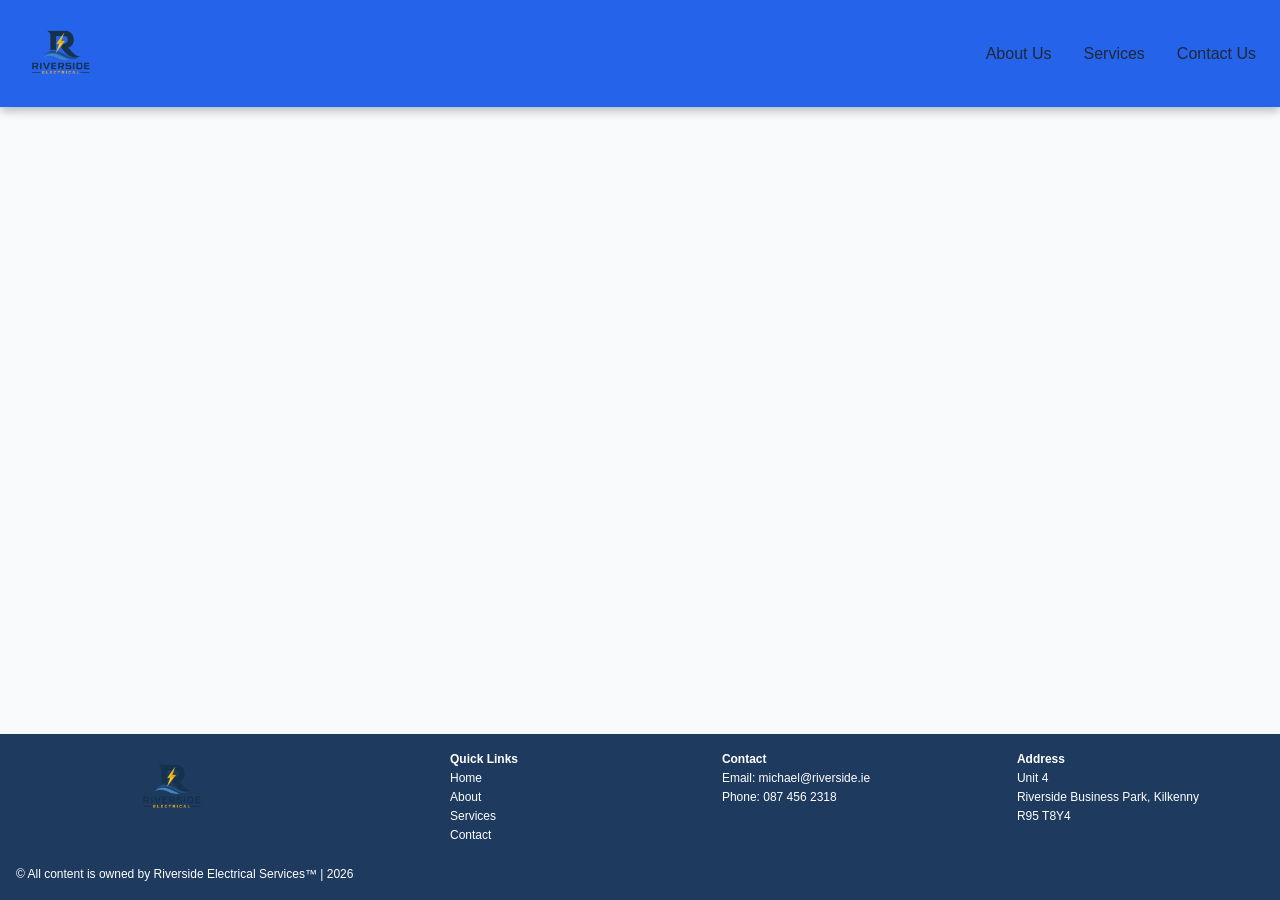
==== index.html @ b013f2cf "initial commit" ====
<!DOCTYPE html>
<html lang="en">
<head>
    <meta charset="UTF-8">
    <meta name="viewport" content="width=device-width, initial-scale=1.0">
    <meta name="description" content="Riverside Electrical Services is a locally owned electrical contracting business for residential and commercial customers in Kilkenny offering Domestic repairs, house rewiring, fuse board upgrades, EV Charger installation, indoor & outdoor lighting, smoke alarm installations, commercial maintenance and emergency call-outs.">
    <link rel="preload" as="image" href="assets/riverside-logo.png" fetchpriority="high">
    <link rel="stylesheet" href="css/sections.css">
    <link rel="stylesheet" href="css/components.css">
    <link rel="stylesheet" href="css/test.css">
    <title>Riverside Electrical | Home </title>
    <link rel="icon" href="assets/riverside-logo.png" type="image/png">
    <script src="newtest.js" defer></script>
</head>
<body>
    <header class="site-header">
        <div class="Logo">
            <a href="index.html" aria-label="Riverside Electrical home">
                <img class="logo-img" src="assets/riverside-logo.png" alt="Riverside Electrical" width="75" height="75">
            </a>
        </div>
        <nav aria-label="Main navigation">
            <ul class="sidebar" id="mobile-menu">
                <li class="sidebarLink"><a class="mainLink" href="about.html">About Us</a></li>
                <li class="sidebarLink"><a class="mainLink" href="services.html">Services</a></li>
                <li class="sidebarLink"><a class="mainLink" href="contact.html">Contact Us</a></li>
            </ul>
            
            <ul>
                <li class="hideMobile"><a class="mainLink" href="about.html">About Us</a></li>
                <li class="hideMobile"><a class="mainLink" href="services.html">Services</a></li>
                <li class="hideMobile"><a class="mainLink" href="contact.html">Contact Us</a></li>
            </ul>
        </nav>
        <button class="hamburger" type="button" aria-label="Open navigation menu" aria-controls="mobile-menu" aria-expanded="false">
            <div class="bar"></div>
            <div class="bar"></div>
        </button>
    </header>

    <main>
        
    </main>

    <footer>
        <div class="footer-content">
                <div class="footer-links">
                    <div class="footerLogo">
                        <img class="logo-img" src="assets/riverside-logo.png" alt="Riverside Electrical" width="75" height="75" loading="lazy" decoding="async">
                    </div>
                    <div class="footer-section">
                        <ul class="footer-section-list">
                            <li class="boldText">Quick Links</li>
                            <li><a class="footerLink" href="index.html">Home</a></li>
                            <li><a class="footerLink" href="about.html">About</a></li>
                            <li><a class="footerLink" href="services.html">Services</a></li>
                            <li><a class="footerLink" href="contact.html">Contact</a></li>
                        </ul>
                    </div>
                    
                    <div class="footer-section">
                        <ul>
                            <li class="boldText"><a class="footerLink" href="contact.html">Contact</a></li>
                            <li><a class="footerLink" href="contact.html">Email: michael@riverside.ie</a></li>
                            <li><a class="footerLink" href="contact.html">Phone: 087 456 2318</a></li>
                        </ul>
                    </div>

                    <div class="footer-section">
                        <ul>
                            <li class="boldText"><a class="footerLink" href="contact.html">Address</a></li>
                            <li class="footerList">Unit 4</li>
                            <li class="footerList">Riverside Business Park, Kilkenny</li>
                            <li class="footerList">R95 T8Y4</li>
                        </ul>
                    </div>
                    
                </div>
                <br>
            <p class="copyright-text">
                &copy; All content is owned by Riverside Electrical Services&trade; | 2026
            </p>
        </div>
    </footer>
</body>
</html>
---- css/sections.css ----
.about-section{
    min-height: 500px;
    width: 100%;
    background: color-mix(in srgb, var(--primary-color) 50%, transparent);
    display: grid;
    grid-template-columns: 1fr 1fr;
    grid-template-areas: 
    "a b";
}

.about-section1{
    min-height: 400px;
    width: 100%;
    background: color-mix(in srgb, var(--primary-color) 50%, transparent);
    display: grid;
    place-items: center;
}

.about-story-text{
    margin-left: 5%;
    margin-right: 5%;
    font-size: var(--fs-300);
    padding: var(--space-sm);
}

.about-info{
    grid-area: a;
    display: flex;
    /* justify-content: center; */
    align-items: center;
    margin-left: 5%;
    margin-right: 5%;
}

.about-text{
    font-size: var(--fs-300);
    padding: var(--space-sm);
}

.about-img{
    grid-area: b;
    display: grid;
    justify-items: center;
    align-self: center;
}

.about-image-container{
    height: 80%;
    width: 80%;
}

.about-image{
    object-fit: fill;
}

.cta-section-large{
    height: 500px;
    width: 100%;
    display: flex;
    justify-content: center;
    align-items: center;
}

.cta-section-medium{
    height: 250px;
    width: 100%;
    background-color: var(--secondary-color);
    display: flex;
    justify-content: center;
    align-items: center;
}

.cta-section-small{
    height: 175px;
    width: 100%;
    /* background-color: var(--secondary-color); */
    display: flex;
    justify-content: center;
    align-items: center;
}

.cta-services{
    display: flex;
    flex-direction: column;
    align-items: center;
}

.cta-info{
    display: flex;
    flex-direction: column;
    align-items: center;
    text-align: center;
}

.contact-container{
    display: grid;
    grid-template-columns: repeat(2,1fr);
    grid-template-areas: 
    "box-1 box-4"
    "box-3 box-4"
    "box-2 box-2" ;
    width: 100%;
    max-width: 90%;
    gap: 2rem;
    /* margin: auto; */
    margin-left: 5%;
    margin-right: 5%;
    margin-bottom: 1rem;
}

.contactinfo{
    min-width: 300px;
    display: flex;
    flex-direction: column;
}

.contactinfo address{
    display: grid;
    grid-template-columns: 1fr;
    gap: var(--space-md);
    align-items: flex-start;
}


.map{
    flex: 1;
    width: 100%;
}

.contact-container > div{
    padding: var(--space-sm);
    border-radius: 8px;
    background-color: var(--primary-color);
    box-shadow:  0px 3px 10px rgba(0, 0, 0, 0.3);
    border: solid thin lightgray;
}

.FAQ{
    display: grid;
    grid-template-columns: 1fr;
    gap: var(--space-sm);
}

.footer-links{
    display: grid;
    grid-template-columns: repeat(4,1fr);
    grid-auto-columns: 1fr;
    justify-items: center;
}

.footer-links > div{
    display: flex;
    justify-content: flex-start;
}

.footerLink,.footerList{
    color: var(--footer-text-color);
}

.footerList:hover{
    opacity: 1;
}

.footerLink:hover{
    opacity: 1;
    text-decoration: underline;
}



.hero-1{
    width: 100%;
    height: 600px;
    background-image: url("../image.jpg");
    background-repeat: no-repeat;
    background-size: cover;
    background-position: center;
    display: flex;
    justify-content: flex-end;
    align-items: flex-end;
}


.hero-1-information{
    display: flex;
    flex-direction: column;
    align-items: center;
    padding: var(--space-sm);
    margin-top: var(--space-xl);
    background-color: rgba(0,0,0, 0.5);
    width: 100%;
    color: white;
}

.hero-2{
    position: relative;
    overflow: hidden;
    width: 100%;
    height: 500px;
    background-color: var(--secondary-color);
    display: flex;
    flex-direction: column;

}

.hero-2::before{
    content: "";
    position: absolute;
    inset: -4px;
    background: url("../image.jpg") center / cover no-repeat;
    filter: blur(4px);
}

.hero-2-information{
    position: relative;
    z-index: 1;
    display: flex;
    flex-direction: column;
    justify-content: center;
    align-items: center;
    height: 100%;
}

.info-container{
    /* background: color-mix(in srgb, var(--primary-color) 20%, transparent); */
    border-radius: var(--space-sm);
    display: flex;
    flex-direction: column;
    justify-content: center;
    align-items: center;

    max-width: 24rem;
    text-align: center;
    gap: var(--space-xs);
    color: white;
}

.info-container > p{
    font-size: var(--fs-200);
    width: 100%;
}

.info-container > h1{
    font-size: 2.5rem;
}

.service-section{
    text-align: center;
    background: color-mix(in srgb, var(--primary-color) 50%, transparent);

}

.service-container{
    min-height: 500px;
    /* min-width: 100%; */
    display: grid;
    grid-template-columns: 1fr 1fr 1fr;
    gap: var(--space-md);
    justify-self: center;
    align-self: center;
    place-items: center;
    margin-left: 5%;
    margin-right: 5%;
}

.service-container > .card{
    height: 80%;
    width: 100%;
}

.service-container2{
    min-height: 500px;
    width: 100%;
    display: grid;
    grid-template-columns: 1fr 1fr 1fr;
    grid-template-rows: 1fr 1fr;
    justify-self: center;
    align-self: center;
    place-items: center;
}

.service-container2 > div{
    height: 95%;
    width: 95%;
}

.service-card{
    display: grid;
    grid-template-columns: 1fr 2fr 1fr;
    background: color-mix(in srgb, var(--primary-color) 50%, transparent);
    margin-left: 5%;
    margin-right: 5%;
    height: fit-content;
    box-shadow:  0px 3px 10px rgba(0, 0, 0, 0.3);

}


.service-pricing-info{
    display: grid;
    grid-template-columns: 1fr;
    gap: var(--space-sm);
}

.service-text{
    padding: var(--space-sm);
}

.service-cta{
    display: flex;
    flex-direction: column;
    justify-content: center;
    align-items: center;
    padding: 1rem;
}

.service-image{
    display: block;
    width: 100%;
    height: 100%;
    object-fit: cover;
}

.testimonial-section{
    background: color-mix(in srgb, var(--primary-color) 50%, transparent);
    padding-bottom: var(--space-sm);
}



@media (max-width: 820px){
    
    .about-section{
        grid-template-columns: 1fr;
        grid-template-areas: 
        "b"
        "a";
    }

    .about-bento{
        width: 100%;
        min-height: 700px;
        grid-template-columns: 1fr;
        grid-template-rows: repeat(3, 1fr);
        grid-template-areas: 
        "x"
        "y"
        "z";
    }

     .contact-container{
        display: flex;
        flex-direction: column;
        width: 100%;
        margin: auto;
    }

    .map{
        width: 100%;
        min-width: 0;
    }

    .contactinfo{
        min-width: 0;
    }

    .footer-links{
        grid-template-columns: 1fr;
        gap: 2rem;
        justify-items: normal;
    }
    
    .hero-1{
        width: 100%;
        height: 70vh;
    }
     h1{
        font-size: 1.5rem;
     }

     .service-card{
        grid-template-columns: 1fr;
        margin-left: 5%;
        margin-right: 5%;
     }

     .service-container, .service-container2{
        grid-template-columns: 1fr;
     }

     .service-container2{
        grid-auto-rows: 1fr;
     }

     .service-container2 > div{
        width: 100%;
        height: 95%;
     }

     .service-container> .card{
        width: 100%;
        height: 95%;
     }
}
---- css/components.css ----
.block-card{
    border: thin solid black;
    padding: var(--space-sm);
    min-height: 250px;
    border-radius: var(--radius-sm);
    background: color-mix(in srgb, var(--primary-color) 15%, transparent);

}

.cta-btn{
    background-color: var(--tertiary-color);
    color: var(--text-color);
    padding: 4px;
    border-radius: 4px;
    width: fit-content;
}

.cta-btn-lg{
    background-color: var(--tertiary-color);
    color: var(--text-color);
    padding: 4px;
    border-radius: 4px;
    width: fit-content;
    font-size: var(--fs-500);
}

.cta-btn:hover{
    opacity: 0.8;
}

.card{
    height: 80%;
    width: 80%;
    background-color: var(--background-color);
    /* border-radius: var(--radius-lg); */
    display: grid;
    grid-template-rows: 1fr 1fr;
    overflow: hidden;
    /* box-shadow:  0px 3px 10px rgba(0, 0, 0, 0.3); */

}

.card-info{
    display: flex;
    flex-direction: column;
    justify-content: center;
    align-items: center;
    gap: var(--space-sm);
}

.card-img{
    height: fit-content;
    width: fit-content;
}

.contact-form{
    display: flex;
    flex-direction: column;
    text-align: center;
}

.contact-form form{
    display: flex;
    justify-content: center;
    align-items: center;
    flex-direction: column;
    gap: var(--space-sm);
    width: 100%;
    height: 100%;
}

.contact-form input,
.contact-form textarea,
.contact-form select{
    width: 80%;
    padding: var(--space-sm);
    border: 2px solid rgba(0, 0, 0, 0.35);
    border-radius: var(--radius-sm);
}

.contact-form label,
.contact-form .h-captcha{
    width: 80%;
}

.contact-form label{
    text-align: left;
}

.contact-form .h-captcha{
    display: flex;
    justify-content: flex-start;
}

.contact-form input:not([type="hidden"]):not([type="submit"]):not(:placeholder-shown):valid,
.contact-form textarea:not(:placeholder-shown):valid{
    border-color: green;
}

.contact-form input:not([type="hidden"]):not([type="submit"]):not(:placeholder-shown):invalid,
.contact-form textarea:not(:placeholder-shown):invalid{
    border-color: red;
}

.contact-form textarea{
    min-height: 10rem;
    resize: vertical;
}

.gallery{
    display: grid;
    grid-template-columns: repeat(4,1fr);
    /* border: thin solid black; */
    margin-left: 5%;
    margin-right: 5%;
    gap: var(--space-sm);
}

.gallery > div{
    /* border: thin solid red; */
    min-height: 300px;
    min-width: 200px;
    object-fit: contain;
    border-radius: var(--radius-sm);
    overflow: hidden;
}


.picture img{
    object-fit: cover;
    height: 100%;
    width: 100%;
}

.page-heading-center{
    text-align: center;
}
.page-heading-left{
    text-align: left;
    margin-left: 5%;
}

.content-heading{
    font-size: var(--fs-600);
}

.rating-star{
    height: 25px;
    width: 25px;
}

.social-icon{
    height: 20px;
    width: 20px;
}

.social-links{
    display: flex;
    gap: var(--space-xs);
}

.testimonials{
    margin-left: 5%;
    margin-right: 5%;
    display: grid;
    grid-template-columns: repeat(4,1fr);
    gap: var(--space-sm);
}

.testimonial-card{
    min-height: 80%;
    width: 100%;
    border: solid thin black;
    padding: var(--space-sm);
    box-shadow:  0px 3px 10px rgba(0, 0, 0, 0.2);
    border-radius: var(--radius-sm);
    background-color: var(--background-color);

}

.testimonial-icon{
    height: 50px;
    width: 50px;
}

.testimonial-rating{
    display: flex;
}

.Q-R{
    padding: var(--space-sm);
    /* border: solid thin grey; */
    border-radius: var(--radius-sm);
    box-shadow:  0px 3px 10px rgba(0, 0, 0, 0.3);
    margin-left: 5%;
    margin-right: 5%;
}

.line{
    display: block;
    border-top: 1px solid black;
    width: 100%;
    height: 1px;
    padding: var(--space-xs);
}

.NF-container{
    min-height: 600px;
    display: flex;
    flex-direction: column;
    justify-content: center;
    align-items: center;
    gap: var(--space-sm);
}

.NF-h1{
    font-size: var(--fs-1400);
}

.NF-msg{
    font-size: var(--fs-400);
}

.why-us{
    display: grid;
    grid-template-columns: repeat(3,1fr);
    gap: var(--space-sm);
    margin-left: 5%;
    margin-right: 5%;

}

.why-us-header-content{
    display: flex;
    flex-direction: column;
    align-items: center;
}

.why-us-graphic{
    height: 100px;
    width: 100px;
    display: block;
}

.why-us-text{
    width: 95%;
    margin-left: auto;
    margin-right: auto;
    text-align: center;
}

@media (max-width: 820px){
    .cta-btn{
        font-size: var(--fs-400);
    }

    .testimonials{
        grid-template-columns: 1fr;
    }

    .gallery{
        grid-template-columns: 1fr;
    }

    .why-us{
        grid-template-columns: 1fr;
    }
}
---- css/test.css ----
@import "../css/sections.css"; 
@import "../css/components.css";

:root{
    /* Colours */
    --primary-color: #2563EB;
    --secondary-color: #1E3A5F;
    --tertiary-color: #F97316;
    --background-color: #F8FAFC;
    --footer-text-color: white;


    /* #725ac1 secondary  */
    /* #8d86c9 third */

    --text-color: #1F2937;

    /* Typography */
    --fontfamily-primary : "Inter", sans-serif;

    /* Font Size */
    --fs-100 : 0.75rem;
    --fs-200 : 0.875rem;
    --fs-300 : 1rem;
    --fs-400 : 1.125rem;
    --fs-500 : 1.5rem;
    --fs-600 : 2rem;
    --fs-800 : 2.5rem;
    --fs-1000 : 3rem;
    --fs-1200 : 3.5rem;
    --fs-1400 : 4rem;

    /* Font weight */
    --fw-sm : lighter ;
    --fw-md : normal;
    --fw-lg : bold;
    --fw-xl : bolder;

    /* Spacing */
    --space-xs: 0.5rem;
    --space-sm: 1rem;
    --space-md: 2rem;
    --space-lg: 4rem;
    --space-xl: 8rem;

    /* Widths */
    --container-width: 1200px;

    /* Radius */
    --radius-sm: 0.25rem;
    --radius-md: 0.5rem;
    --radius-lg: 1rem;

}

*,
*::before,
*::after{
    box-sizing: border-box;
}

*{
    margin: 0;
    padding: 0;
}

img,
picture,
video,
canvas,
svg{
    display: block;
    max-width: 100%;
}

button,
input,
textarea,
select{
    font: inherit;
}


.site-header{
    display: flex;
    align-items: center;
    justify-content: space-between;
    padding: var(--space-sm);
    padding-left: 1.5rem;
    padding-right: 1.5rem;
    background-color: var(--primary-color);
    position: sticky;
    top: 0;
    z-index: 10;
    overflow: visible;
    box-shadow: 0 3px 10px rgba(0, 0, 0, 0.3);
}

.site-header1{
    display: flex;
    align-items: center;
    justify-content: space-between;
    padding: var(--space-sm);
    padding-left: 1.5rem;
    padding-right: 1.5rem;
    background-color: rgba(10, 14, 18, 0.45);
    backdrop-filter: blur(14px) saturate(140%);
    -webkit-backdrop-filter: blur(14px) saturate(140%);
    position: sticky;
    top: 0;
    z-index: 10;
    overflow: visible;
    border-bottom: 1px solid rgba(255, 255, 255, 0.18);
    box-shadow: 0 8px 24px rgba(0, 0, 0, 0.18);
}

body{
    min-height: 100vh;
    display: flex; 
    flex-direction: column;
    line-height: 1.5;

    color: var(--text-color);
    font-family: var(--fontfamily-primary);
    font-size: var(--fs-300);
    line-height: 1.6;
}

main{
    flex: 1;
    background-color: var(--background-color);
}

footer{
    flex-shrink: 0;
    background-color: var(--secondary-color);
    padding: var(--space-sm);
    font-weight: var(--fw-sm);
    font-size: var(--fs-100);
    color: var(--footer-text-color);
}


button{
    border: none;
    background: none;
    cursor: pointer;
}

ul,li{
    list-style: none;
}

nav ul{
    list-style-type: none;
    display: flex;
    flex-wrap: wrap;
    align-content: center;
    gap: 2rem;
}

nav li{
    display: flex;
    align-items: center;
}

a:hover{
    opacity: 0.8;
}


a{
    text-decoration: none;
    display: flex;
    align-items: center;
    /* color: var(--text-color); */
    transition: opacity 0.2s ease;
}

.logo-link{
    text-decoration: none;
    color: var(--text-color);
}


.sidebar{
    position: fixed;
    gap: 2rem;
    top: 0;
    right: 0;
    height: 100vh;
    width: 100%;

    font-size: 1.5rem;
    font-weight: 500;
    
    background-color: var(--background-color);
    display: flex;
    flex-direction: column;
    align-items: center;
    justify-content: flex-start;

    transform: translateY(-100%);

    transition: transform 0.3s ease;
}

.sidebar.active{
    transform: translateY(0);
}

.sidebar a{
    width: 80%;
}

.sidebar li {
    padding-top: 1.5rem;
}

.sidebarLink{
    width: 80%;
}

.sidebarBtn{
    display: none;
}

.hideMobile{
    display: flex;
}

.hamburger{
    display: none;
}

.mainLink{
    color: var(--text-color);
}


.boldText{
    font-weight: var(--fw-lg);
}

.pageHeading{
    margin-top: var(--space-sm);
}

@media (max-width: 820px) {
    
    .hamburger{
        display: block;
        cursor: pointer;
    }

    .hamburger.active .bar:nth-child(1){
        transform: translateY(4px) rotate(45deg);
        height: 2px;
    }

    .hamburger.active .bar:nth-child(2){
        transform: translateY(-4px) rotate(-45deg);
        height: 2px;
    }
    
    .bar{
        height: 2.5px;
        width: 20px;
        background-color: var(--text-color);
        margin: 6px 0;
        opacity: 0.8;

        transition: transform 0.2s ease-in, opacity 0.2s ease-in;
    }

    .hideMobile{
        display: none;
    }

    .sidebarBtn{
        display: flex;
        z-index: 9;
    }

}
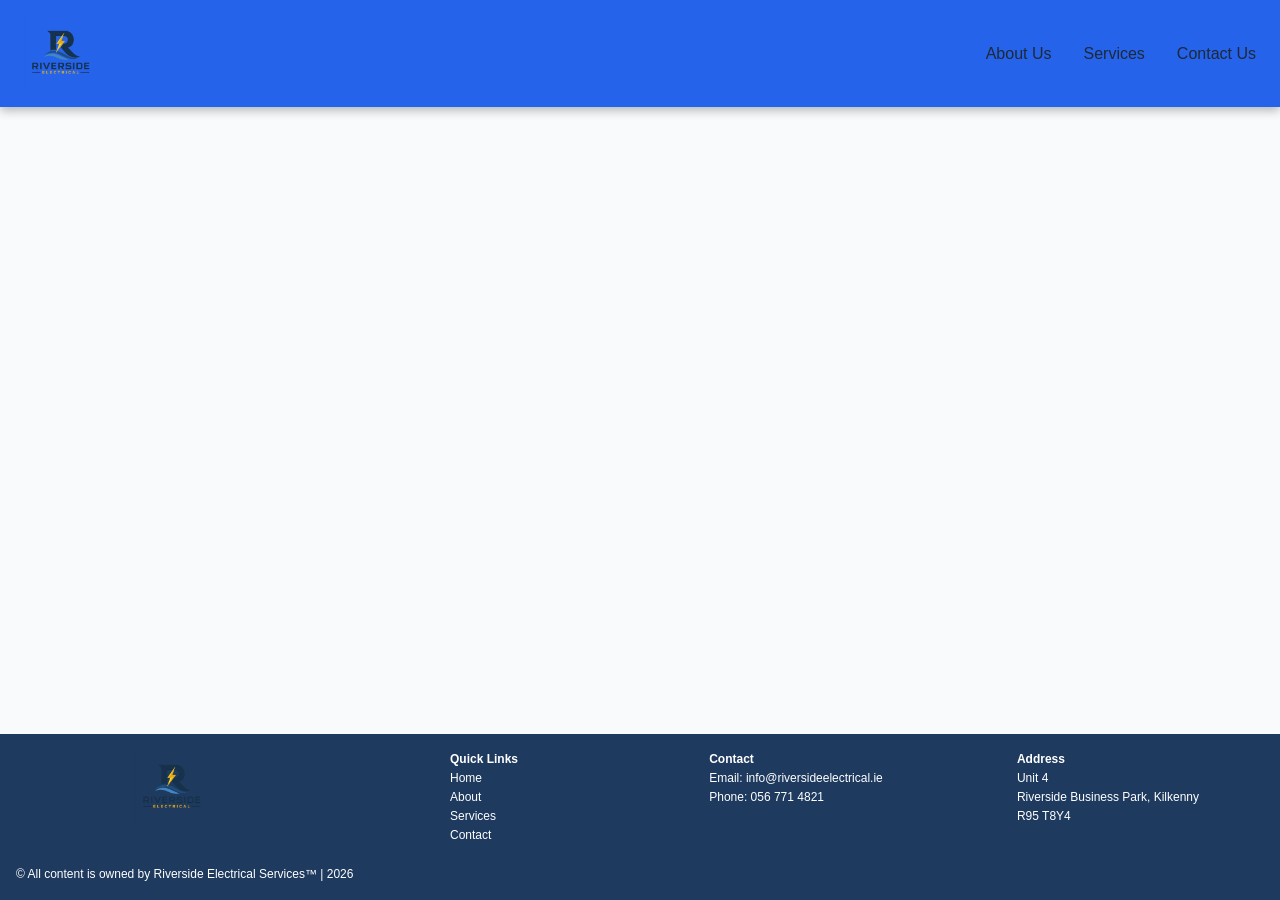
==== commit 3bf0cec5: "changed contact information" ====
--- a/index.html
+++ b/index.html
@@ -61,8 +61,8 @@
                     <div class="footer-section">
                         <ul>
                             <li class="boldText"><a class="footerLink" href="contact.html">Contact</a></li>
-                            <li><a class="footerLink" href="contact.html">Email: michael@riverside.ie</a></li>
-                            <li><a class="footerLink" href="contact.html">Phone: 087 456 2318</a></li>
+                            <li><a class="footerLink" href="contact.html">Email: info@riversideelectrical.ie</a></li>
+                            <li><a class="footerLink" href="contact.html">Phone: 056 771 4821</a></li>
                         </ul>
                     </div>
 
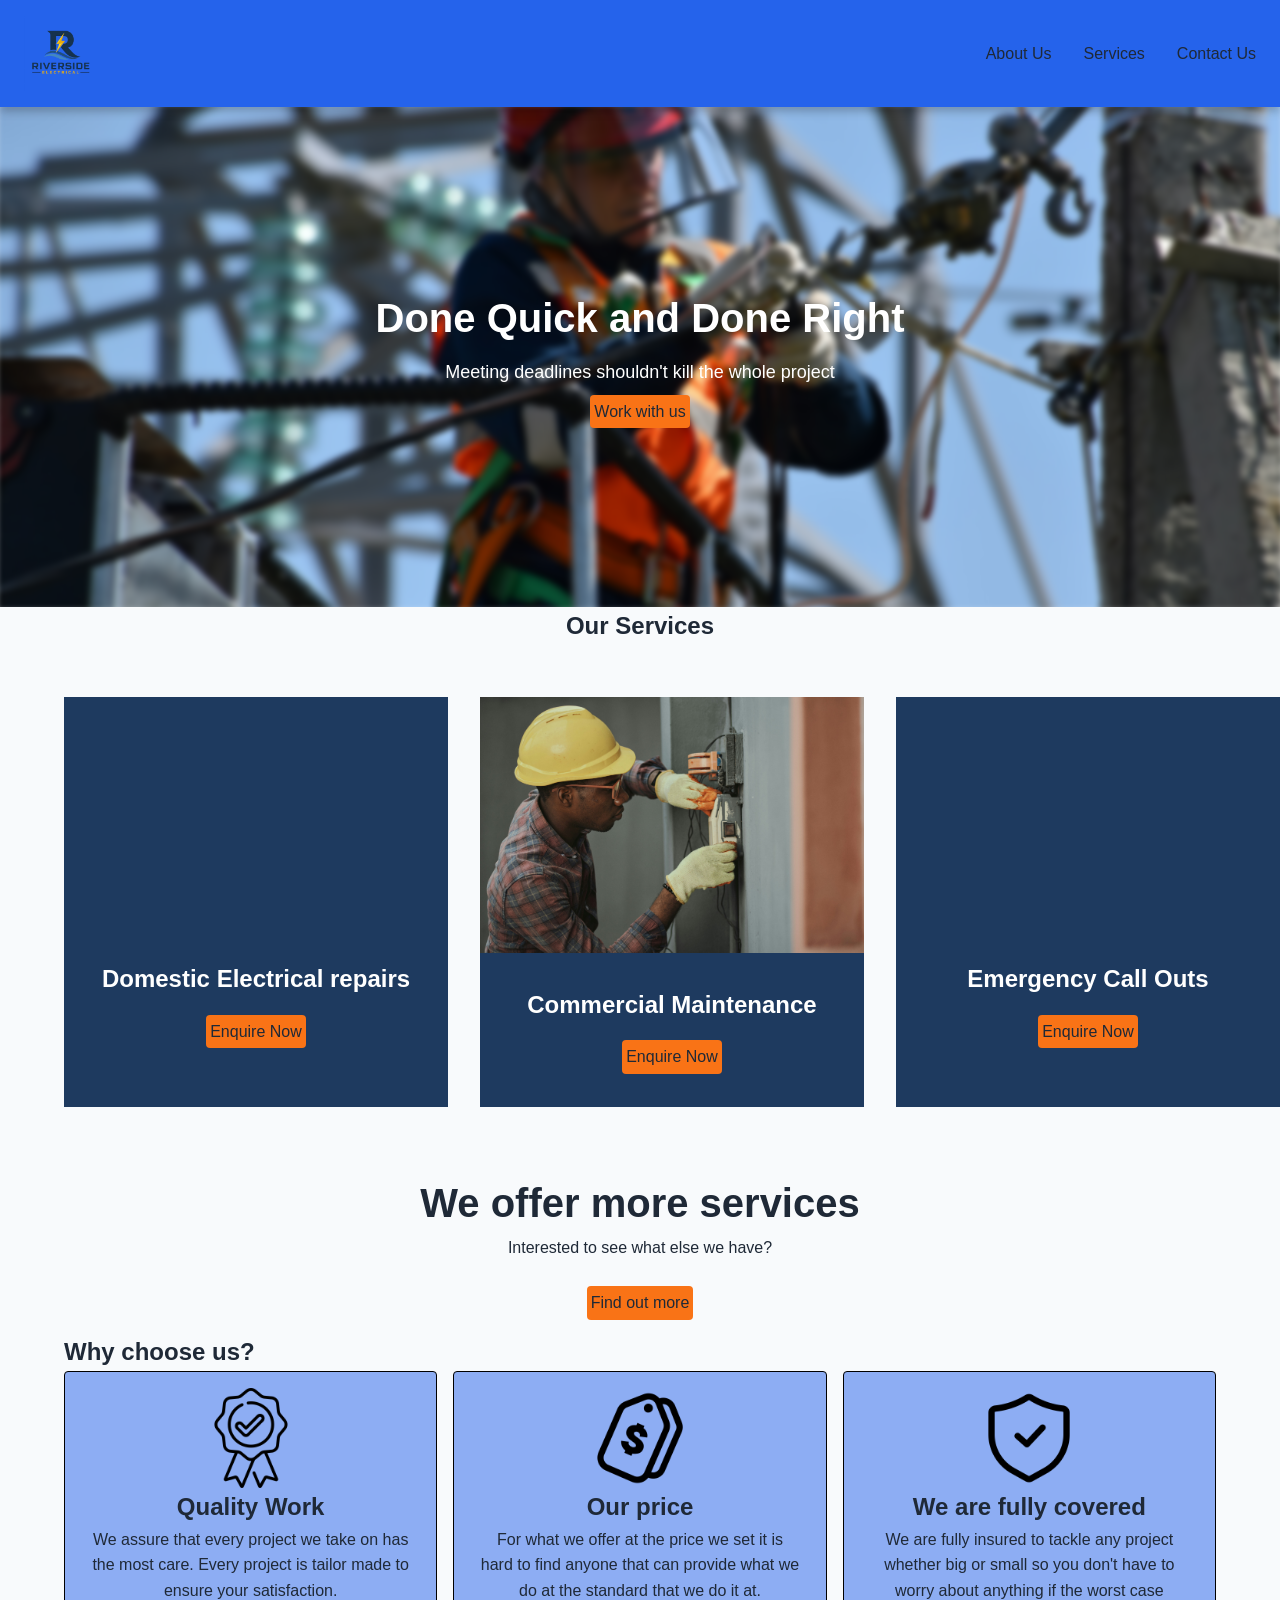
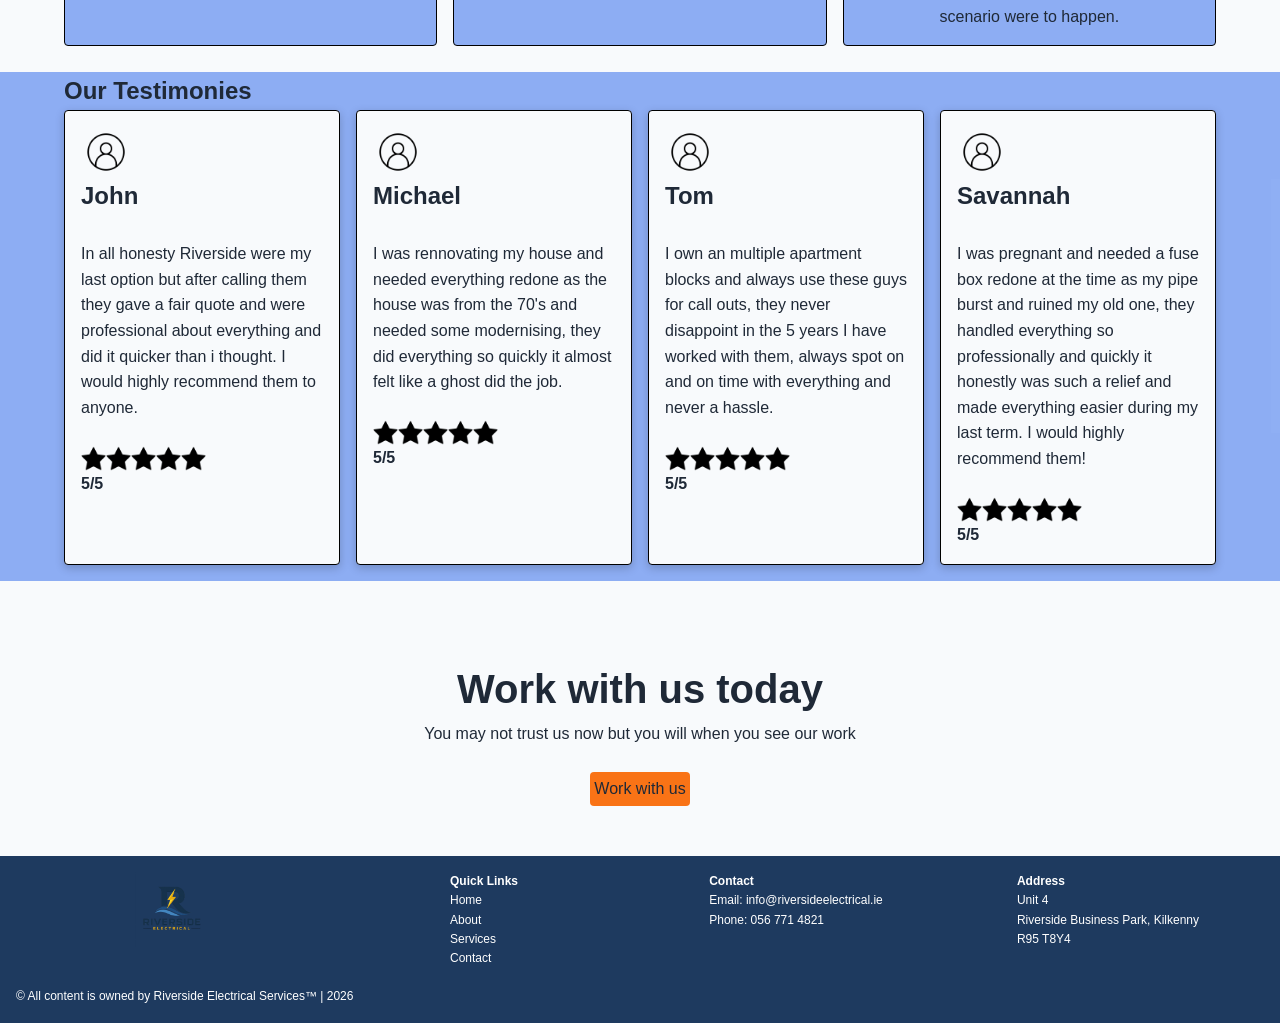
==== commit f0400f38: "added all content and adjusted everything" ====
--- a/index.html
+++ b/index.html
@@ -39,7 +39,186 @@
     </header>
 
     <main>
-        
+        <section class="hero-2">
+            <div class="hero-2-information">
+                <div class="info-container">
+                    <h1>Done Quick and Done Right</h1>
+                    <p>Meeting deadlines shouldn't kill the whole project</p>
+                    <a href="contact.html" class="cta-btn">Work with us</a>
+                </div>
+            </div>
+        </section>
+
+        <section class="service-section">
+            <h1>Our Services</h1>
+            <div class="service-container">
+                <div class="card">
+                        <div class="card-img">
+                            <img src="./assets/image.jpg" alt="">
+                        </div>
+                        <div class="card-info">
+                            <h2>Domestic Electrical repairs</h2>
+                            <a href="contact.html" class="cta-btn">Enquire Now</a>
+                        </div>
+                </div>
+                <div class="card">
+                        <div class="card-img">
+                            <img src="./assets/commercial-image.jpg" alt="">
+                        </div>
+                        <div class="card-info">
+                            <h2>Commercial Maintenance</h2>
+                            <a href="contact.html" class="cta-btn">Enquire Now</a>
+                        </div>
+                </div>
+                <div class="card">
+                        <div class="card-img">
+                            <img src="./assets/emergency.jpg" alt="">
+                        </div>
+                        <div class="card-info">
+                            <h2>Emergency Call Outs</h2>
+                            <a href="contact.html" class="cta-btn">Enquire Now</a>
+                        </div>
+                </div>
+                    
+            </div>    
+        <div class="cta-section-small">
+            <div class="cta-info">
+                <h2 class="cta-heading">We offer more services</h2>
+                <p>Interested to see what else we have?</p>
+                <br>
+                <a href="" class="cta-btn">Find out more</a>
+            </div>
+        </div>
+        </section>
+
+        <section>
+            <h1 class="page-heading-left">Why choose us?</h1>
+            <div class="why-us">
+                <div class="block-card">
+                    <div class="why-us-header-content">
+                        <img class="why-us-graphic" src="../assets/badge.png" alt="">
+                        <h2 class="page-heading">Quality Work</h2>
+                    </div>
+                    <!-- <br> -->
+                    <div class="why-us-text">
+                        <p>We assure that every project we take on has the most care. Every project is tailor made to ensure your satisfaction.</p>
+                    </div>
+                </div>
+
+                <div class="block-card">
+                    <div class="why-us-header-content">
+                        <img class="why-us-graphic" src="../assets/price-tag.png" alt="">
+                        <h2 class="page-heading">Our price</h2>
+                    </div>
+                    <p class="why-us-text">For what we offer at the price we set it is hard to find anyone that can provide what we do at the standard that we do it at.</p>
+                </div>
+
+
+                 <div class="block-card">
+                    <div class="why-us-header-content">
+                        <img class="why-us-graphic" src="./assets/insurance.png" alt="">
+                        <h2 class="page-heading">We are fully covered</h2>
+                    </div>
+                    <p class="why-us-text">We are fully insured to tackle any project whether big or small so you don't have to worry about anything if the worst case scenario were to happen.</p>
+                </div>
+            </div>
+        </section>
+        <br>
+
+         <section class="testimonial-section">
+            <h2 class="page-heading-left">Our Testimonies</h2>
+            <div class="testimonials">
+                <div class="testimonial-card">
+                    <div>
+                        <img class="testimonial-icon" src="assets/people.png" alt="" width="50" height="50" loading="lazy" decoding="async">
+                        <h2>John</h2>
+                    </div>
+                    <br>
+                    <p>In all honesty Riverside were my last option but after calling them they gave a fair quote and were professional about everything and did it quicker than i thought. I would highly recommend them to anyone.</p>
+                    <br>
+                    <div>
+                        <div class="testimonial-rating">
+                            <img class="rating-star" src="assets/star.png" alt="" width="25" height="25" loading="lazy" decoding="async">
+                            <img class="rating-star" src="assets/star.png" alt="" width="25" height="25" loading="lazy" decoding="async">
+                            <img class="rating-star" src="assets/star.png" alt="" width="25" height="25" loading="lazy" decoding="async">
+                            <img class="rating-star" src="assets/star.png" alt="" width="25" height="25" loading="lazy" decoding="async">
+                            <img class="rating-star" src="assets/star.png" alt="" width="25" height="25" loading="lazy" decoding="async">
+                        </div>
+                        <p class="boldText">5/5</p>
+                    </div>
+                </div>
+
+                <div class="testimonial-card">
+                    <div>
+                        <img class="testimonial-icon" src="assets/people.png" alt="" width="50" height="50" loading="lazy" decoding="async">
+                        <h2>Michael</h2>
+                    </div>
+                    <br>
+                    <p>I was rennovating my house and needed everything redone as the house was from the 70's and needed some modernising, they did everything so quickly it almost felt like a ghost did the job.</p>
+                    <br>
+                    <div>
+                        <div class="testimonial-rating">
+                            <img class="rating-star" src="assets/star.png" alt="" width="25" height="25" loading="lazy" decoding="async">
+                            <img class="rating-star" src="assets/star.png" alt="" width="25" height="25" loading="lazy" decoding="async">
+                            <img class="rating-star" src="assets/star.png" alt="" width="25" height="25" loading="lazy" decoding="async">
+                            <img class="rating-star" src="assets/star.png" alt="" width="25" height="25" loading="lazy" decoding="async">
+                            <img class="rating-star" src="assets/star.png" alt="" width="25" height="25" loading="lazy" decoding="async">
+                        </div>
+                        <p class="boldText">5/5</p>
+                    </div>
+                </div>
+
+                <div class="testimonial-card">
+                    <div>
+                        <img class="testimonial-icon" src="assets/people.png" alt="" width="50" height="50" loading="lazy" decoding="async">
+                        <h2>Tom</h2>
+                    </div>
+                    <br>
+                    <p>I own an multiple apartment blocks and always use these guys for call outs, they never disappoint in the 5 years I have worked with them, always spot on and on time with everything and never a hassle.</p>
+                    <br>
+                    <div>
+                        <div class="testimonial-rating">
+                            <img class="rating-star" src="assets/star.png" alt="" width="25" height="25" loading="lazy" decoding="async">
+                            <img class="rating-star" src="assets/star.png" alt="" width="25" height="25" loading="lazy" decoding="async">
+                            <img class="rating-star" src="assets/star.png" alt="" width="25" height="25" loading="lazy" decoding="async">
+                            <img class="rating-star" src="assets/star.png" alt="" width="25" height="25" loading="lazy" decoding="async">
+                            <img class="rating-star" src="assets/star.png" alt="" width="25" height="25" loading="lazy" decoding="async">
+                        </div>
+                        <p class="boldText">5/5</p>
+                    </div>
+                </div>
+
+                <div class="testimonial-card">
+                    <div>
+                        <img class="testimonial-icon" src="assets/people.png" alt="" width="50" height="50" loading="lazy" decoding="async">
+                        <h2>Savannah</h2>
+                    </div>
+                    <br>
+                    <p>I was pregnant and needed a fuse box redone at the time as my pipe burst and ruined my old one, they handled everything so professionally and quickly it honestly was such a relief and made everything easier during my last term. I would highly recommend them!</p>
+                    <br>
+                    <div>
+                        <div class="testimonial-rating">
+                            <img class="rating-star" src="assets/star.png" alt="" width="25" height="25" loading="lazy" decoding="async">
+                            <img class="rating-star" src="assets/star.png" alt="" width="25" height="25" loading="lazy" decoding="async">
+                            <img class="rating-star" src="assets/star.png" alt="" width="25" height="25" loading="lazy" decoding="async">
+                            <img class="rating-star" src="assets/star.png" alt="" width="25" height="25" loading="lazy" decoding="async">
+                            <img class="rating-star" src="assets/star.png" alt="" width="25" height="25" loading="lazy" decoding="async">
+                        </div>
+                        <p class="boldText">5/5</p>
+                    </div>
+                </div>
+
+            </div>
+        </section>
+        <br>
+        <div class="cta-section-medium">
+            <div class="cta-info">
+                <h2 class="cta-heading">Work with us today</h2>
+                <p>You may not trust us now but you will when you see our work</p>
+                <br>
+                <a href="" class="cta-btn">Work with us</a>
+            </div>
+        </div>
     </main>
 
     <footer>
--- a/css/sections.css
+++ b/css/sections.css
@@ -64,7 +64,7 @@
 .cta-section-medium{
     height: 250px;
     width: 100%;
-    background-color: var(--secondary-color);
+    /* background-color: var(--secondary-color); */
     display: flex;
     justify-content: center;
     align-items: center;
@@ -197,7 +197,6 @@
     overflow: hidden;
     width: 100%;
     height: 500px;
-    background-color: var(--secondary-color);
     display: flex;
     flex-direction: column;
 
@@ -207,8 +206,8 @@
     content: "";
     position: absolute;
     inset: -4px;
-    background: url("../image.jpg") center / cover no-repeat;
-    filter: blur(4px);
+    background: url("../assets/hero2-image.jpg") center / cover no-repeat;
+    filter: blur(3px);
 }
 
 .hero-2-information{
@@ -219,40 +218,43 @@
     justify-content: center;
     align-items: center;
     height: 100%;
+
 }
 
 .info-container{
     /* background: color-mix(in srgb, var(--primary-color) 20%, transparent); */
+    width: fit-content;
+    max-width: 90vw;
     border-radius: var(--space-sm);
     display: flex;
     flex-direction: column;
     justify-content: center;
     align-items: center;
 
-    max-width: 24rem;
     text-align: center;
     gap: var(--space-xs);
     color: white;
 }
 
 .info-container > p{
-    font-size: var(--fs-200);
-    width: 100%;
+    font-size: var(--fs-400);
+    max-width: 75%;
 }
 
 .info-container > h1{
     font-size: 2.5rem;
+    /* white-space: nowrap; */
 }
 
 .service-section{
     text-align: center;
-    background: color-mix(in srgb, var(--primary-color) 50%, transparent);
+    /* background: color-mix(in srgb, var(--primary-color) 30%, transparent); */
 
 }
 
 .service-container{
     min-height: 500px;
-    /* min-width: 100%; */
+    min-width: 95%;
     display: grid;
     grid-template-columns: 1fr 1fr 1fr;
     gap: var(--space-md);
@@ -266,6 +268,8 @@
 .service-container > .card{
     height: 80%;
     width: 100%;
+    background-color: var(--secondary-color);
+    color: white;
 }
 
 .service-container2{
--- a/css/components.css
+++ b/css/components.css
@@ -3,7 +3,9 @@
     padding: var(--space-sm);
     min-height: 250px;
     border-radius: var(--radius-sm);
-    background: color-mix(in srgb, var(--primary-color) 15%, transparent);
+    background: color-mix(in srgb, var(--primary-color) 50%, transparent);
+    /* background-color: var(--secondary-color); */
+    /* color: white; */
 
 }
 
@@ -28,6 +30,10 @@
     opacity: 0.8;
 }
 
+.cta-heading{
+    font-size: var(--fs-800);
+}
+
 .card{
     height: 80%;
     width: 80%;
@@ -228,6 +234,7 @@
     margin-left: 5%;
     margin-right: 5%;
 
+
 }
 
 .why-us-header-content{
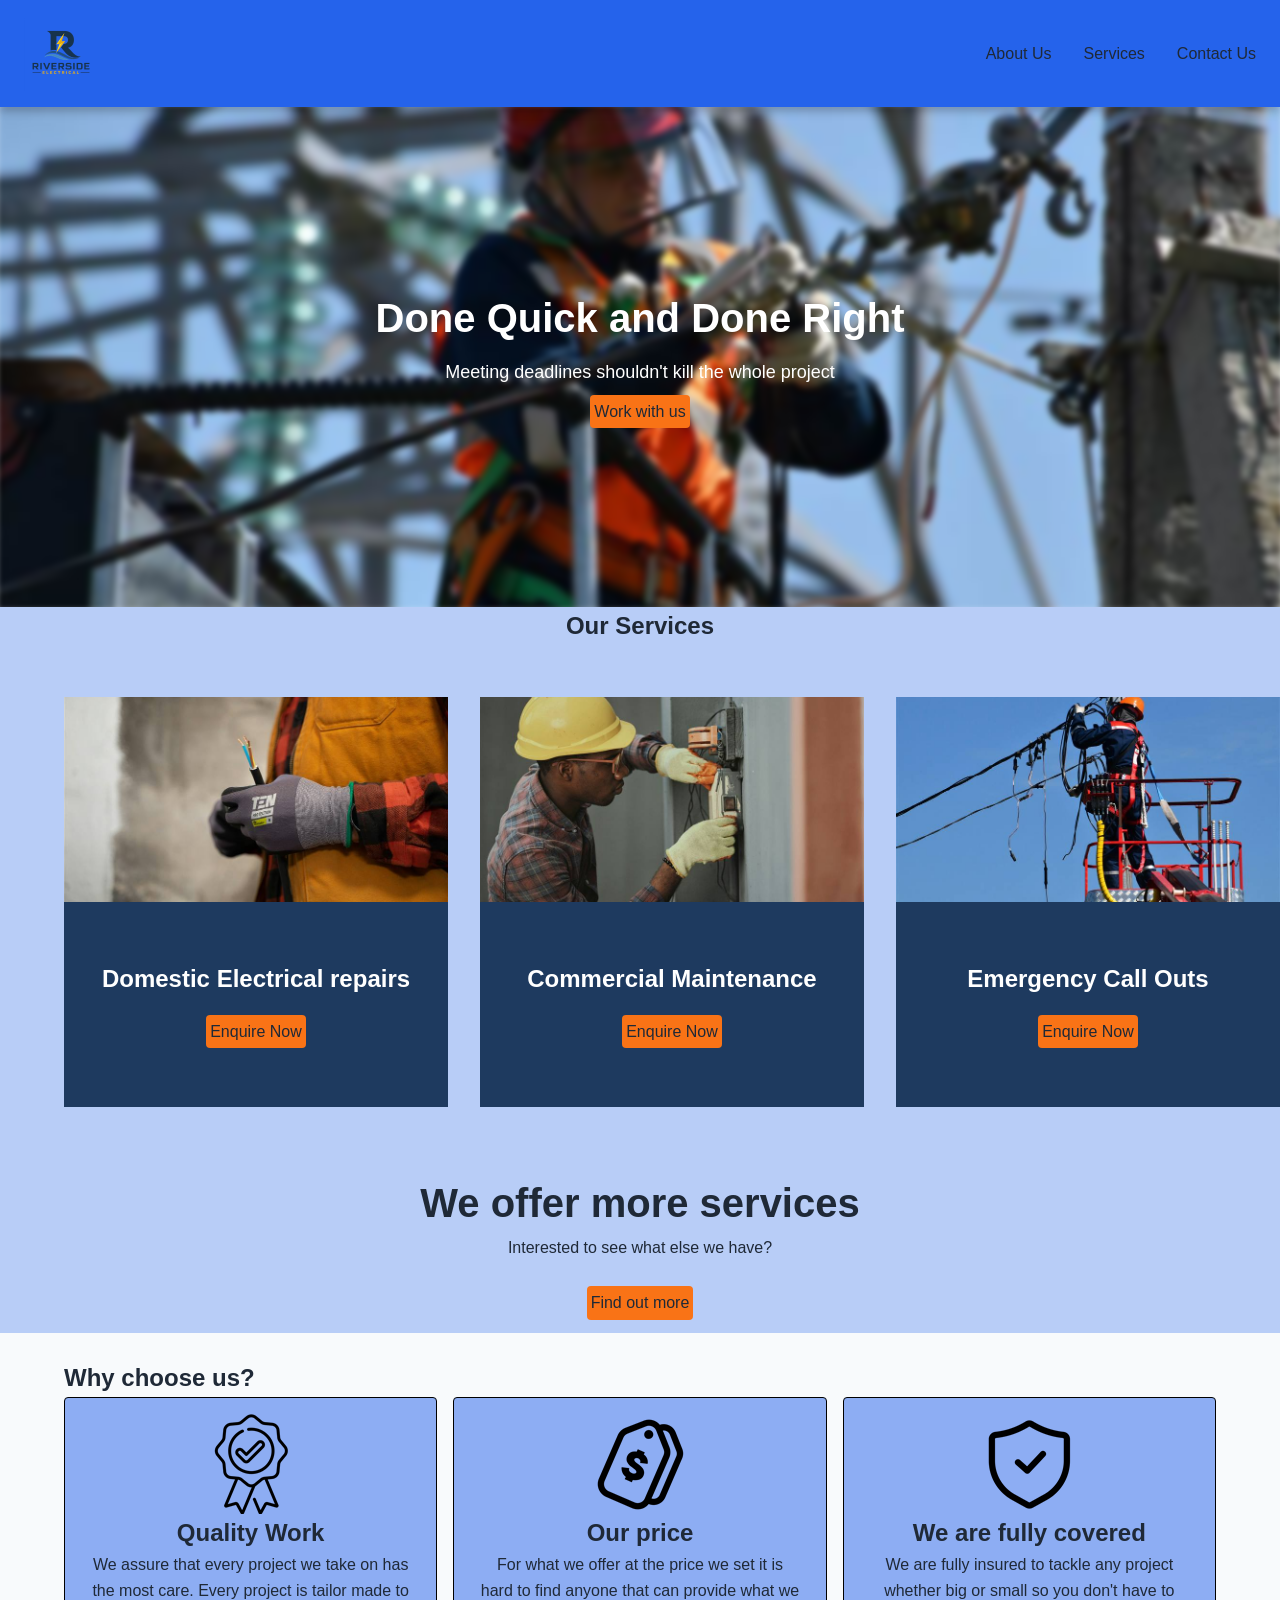
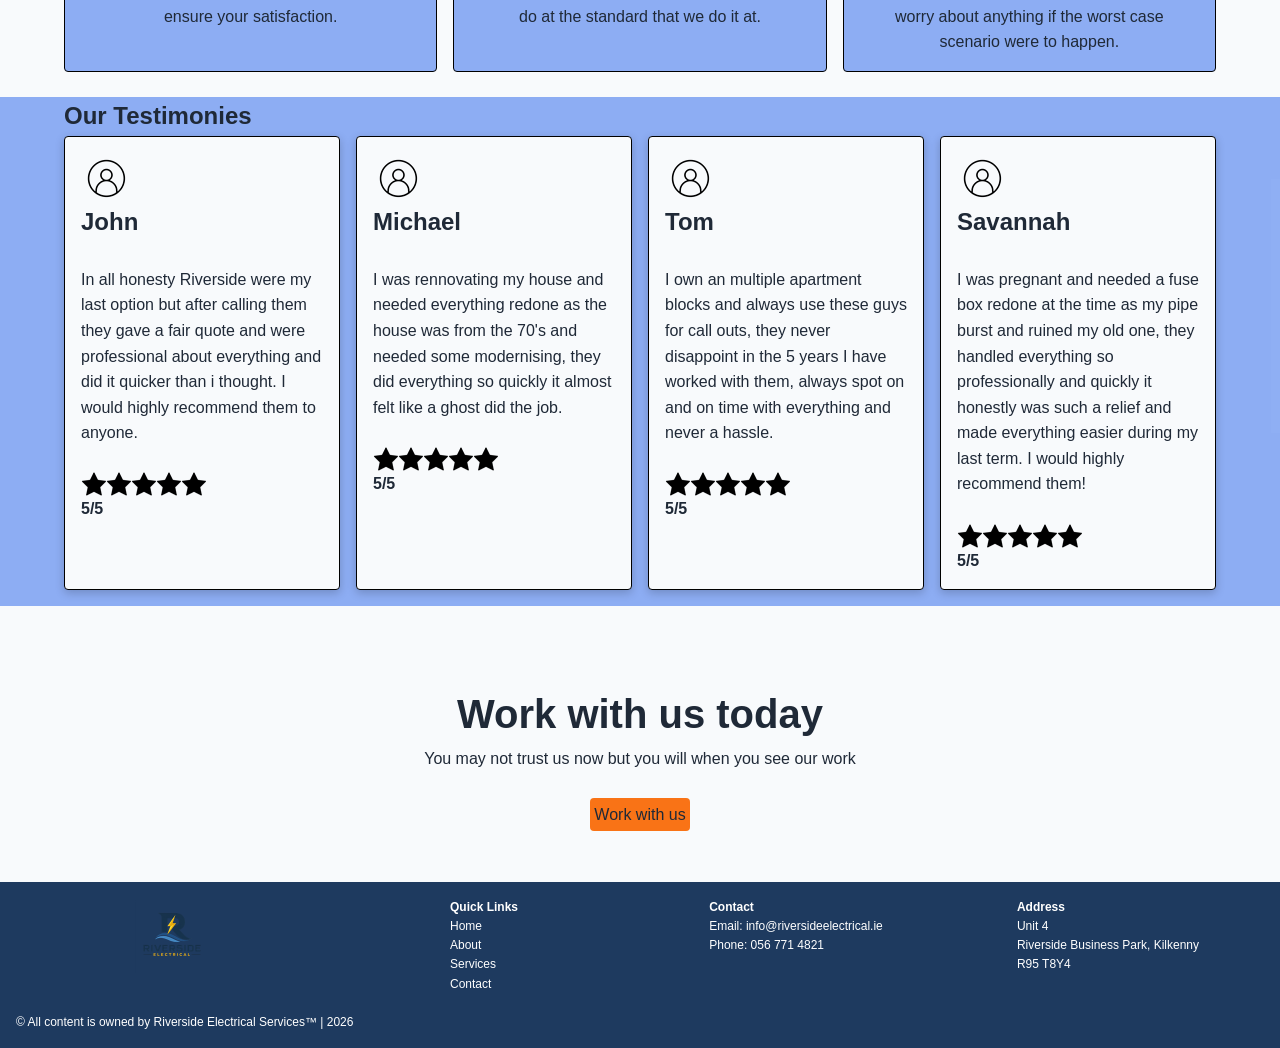
==== commit 7f36a796: "optimised images for better loading time" ====
--- a/index.html
+++ b/index.html
@@ -4,19 +4,19 @@
     <meta charset="UTF-8">
     <meta name="viewport" content="width=device-width, initial-scale=1.0">
     <meta name="description" content="Riverside Electrical Services is a locally owned electrical contracting business for residential and commercial customers in Kilkenny offering Domestic repairs, house rewiring, fuse board upgrades, EV Charger installation, indoor & outdoor lighting, smoke alarm installations, commercial maintenance and emergency call-outs.">
-    <link rel="preload" as="image" href="assets/riverside-logo.png" fetchpriority="high">
+    <link rel="preload" as="image" href="assets/optimized/hero2-1600.jpg" imagesrcset="assets/optimized/hero2-900.jpg 900w, assets/optimized/hero2-1600.jpg 1600w" imagesizes="100vw" fetchpriority="high">
     <link rel="stylesheet" href="css/sections.css">
     <link rel="stylesheet" href="css/components.css">
     <link rel="stylesheet" href="css/test.css">
     <title>Riverside Electrical | Home </title>
-    <link rel="icon" href="assets/riverside-logo.png" type="image/png">
+    <link rel="icon" href="assets/optimized/riverside-logo-150.png" type="image/png">
     <script src="newtest.js" defer></script>
 </head>
 <body>
     <header class="site-header">
         <div class="Logo">
             <a href="index.html" aria-label="Riverside Electrical home">
-                <img class="logo-img" src="assets/riverside-logo.png" alt="Riverside Electrical" width="75" height="75">
+                <img class="logo-img" src="assets/optimized/riverside-logo-150.png" alt="Riverside Electrical" width="75" height="75" decoding="async">
             </a>
         </div>
         <nav aria-label="Main navigation">
@@ -54,7 +54,7 @@
             <div class="service-container">
                 <div class="card">
                         <div class="card-img">
-                            <img src="./assets/image.jpg" alt="">
+                            <img src="assets/optimized/domestic-800.jpg" alt="" width="800" height="533" loading="lazy" decoding="async">
                         </div>
                         <div class="card-info">
                             <h2>Domestic Electrical repairs</h2>
@@ -63,7 +63,7 @@
                 </div>
                 <div class="card">
                         <div class="card-img">
-                            <img src="./assets/commercial-image.jpg" alt="">
+                            <img src="assets/optimized/commercial-800.jpg" alt="" width="800" height="534" loading="lazy" decoding="async">
                         </div>
                         <div class="card-info">
                             <h2>Commercial Maintenance</h2>
@@ -72,7 +72,7 @@
                 </div>
                 <div class="card">
                         <div class="card-img">
-                            <img src="./assets/emergency.jpg" alt="">
+                            <img src="assets/optimized/emergency-800.jpg" alt="" width="800" height="533" loading="lazy" decoding="async">
                         </div>
                         <div class="card-info">
                             <h2>Emergency Call Outs</h2>
@@ -90,13 +90,13 @@
             </div>
         </div>
         </section>
-
+        <br>
         <section>
             <h1 class="page-heading-left">Why choose us?</h1>
             <div class="why-us">
                 <div class="block-card">
                     <div class="why-us-header-content">
-                        <img class="why-us-graphic" src="../assets/badge.png" alt="">
+                        <img class="why-us-graphic" src="assets/optimized/badge-100.png" alt="" width="100" height="100" loading="lazy" decoding="async">
                         <h2 class="page-heading">Quality Work</h2>
                     </div>
                     <!-- <br> -->
@@ -107,7 +107,7 @@
 
                 <div class="block-card">
                     <div class="why-us-header-content">
-                        <img class="why-us-graphic" src="../assets/price-tag.png" alt="">
+                        <img class="why-us-graphic" src="assets/optimized/price-tag-100.png" alt="" width="100" height="100" loading="lazy" decoding="async">
                         <h2 class="page-heading">Our price</h2>
                     </div>
                     <p class="why-us-text">For what we offer at the price we set it is hard to find anyone that can provide what we do at the standard that we do it at.</p>
@@ -116,7 +116,7 @@
 
                  <div class="block-card">
                     <div class="why-us-header-content">
-                        <img class="why-us-graphic" src="./assets/insurance.png" alt="">
+                        <img class="why-us-graphic" src="assets/optimized/insurance-100.png" alt="" width="100" height="100" loading="lazy" decoding="async">
                         <h2 class="page-heading">We are fully covered</h2>
                     </div>
                     <p class="why-us-text">We are fully insured to tackle any project whether big or small so you don't have to worry about anything if the worst case scenario were to happen.</p>
@@ -130,7 +130,7 @@
             <div class="testimonials">
                 <div class="testimonial-card">
                     <div>
-                        <img class="testimonial-icon" src="assets/people.png" alt="" width="50" height="50" loading="lazy" decoding="async">
+                        <img class="testimonial-icon" src="assets/optimized/people-50.png" alt="" width="50" height="50" loading="lazy" decoding="async">
                         <h2>John</h2>
                     </div>
                     <br>
@@ -138,19 +138,19 @@
                     <br>
                     <div>
                         <div class="testimonial-rating">
-                            <img class="rating-star" src="assets/star.png" alt="" width="25" height="25" loading="lazy" decoding="async">
-                            <img class="rating-star" src="assets/star.png" alt="" width="25" height="25" loading="lazy" decoding="async">
-                            <img class="rating-star" src="assets/star.png" alt="" width="25" height="25" loading="lazy" decoding="async">
-                            <img class="rating-star" src="assets/star.png" alt="" width="25" height="25" loading="lazy" decoding="async">
-                            <img class="rating-star" src="assets/star.png" alt="" width="25" height="25" loading="lazy" decoding="async">
-                        </div>
-                        <p class="boldText">5/5</p>
-                    </div>
-                </div>
-
-                <div class="testimonial-card">
-                    <div>
-                        <img class="testimonial-icon" src="assets/people.png" alt="" width="50" height="50" loading="lazy" decoding="async">
+                            <img class="rating-star" src="assets/optimized/star-25.png" alt="" width="25" height="25" loading="lazy" decoding="async">
+                            <img class="rating-star" src="assets/optimized/star-25.png" alt="" width="25" height="25" loading="lazy" decoding="async">
+                            <img class="rating-star" src="assets/optimized/star-25.png" alt="" width="25" height="25" loading="lazy" decoding="async">
+                            <img class="rating-star" src="assets/optimized/star-25.png" alt="" width="25" height="25" loading="lazy" decoding="async">
+                            <img class="rating-star" src="assets/optimized/star-25.png" alt="" width="25" height="25" loading="lazy" decoding="async">
+                        </div>
+                        <p class="boldText">5/5</p>
+                    </div>
+                </div>
+
+                <div class="testimonial-card">
+                    <div>
+                        <img class="testimonial-icon" src="assets/optimized/people-50.png" alt="" width="50" height="50" loading="lazy" decoding="async">
                         <h2>Michael</h2>
                     </div>
                     <br>
@@ -158,19 +158,19 @@
                     <br>
                     <div>
                         <div class="testimonial-rating">
-                            <img class="rating-star" src="assets/star.png" alt="" width="25" height="25" loading="lazy" decoding="async">
-                            <img class="rating-star" src="assets/star.png" alt="" width="25" height="25" loading="lazy" decoding="async">
-                            <img class="rating-star" src="assets/star.png" alt="" width="25" height="25" loading="lazy" decoding="async">
-                            <img class="rating-star" src="assets/star.png" alt="" width="25" height="25" loading="lazy" decoding="async">
-                            <img class="rating-star" src="assets/star.png" alt="" width="25" height="25" loading="lazy" decoding="async">
-                        </div>
-                        <p class="boldText">5/5</p>
-                    </div>
-                </div>
-
-                <div class="testimonial-card">
-                    <div>
-                        <img class="testimonial-icon" src="assets/people.png" alt="" width="50" height="50" loading="lazy" decoding="async">
+                            <img class="rating-star" src="assets/optimized/star-25.png" alt="" width="25" height="25" loading="lazy" decoding="async">
+                            <img class="rating-star" src="assets/optimized/star-25.png" alt="" width="25" height="25" loading="lazy" decoding="async">
+                            <img class="rating-star" src="assets/optimized/star-25.png" alt="" width="25" height="25" loading="lazy" decoding="async">
+                            <img class="rating-star" src="assets/optimized/star-25.png" alt="" width="25" height="25" loading="lazy" decoding="async">
+                            <img class="rating-star" src="assets/optimized/star-25.png" alt="" width="25" height="25" loading="lazy" decoding="async">
+                        </div>
+                        <p class="boldText">5/5</p>
+                    </div>
+                </div>
+
+                <div class="testimonial-card">
+                    <div>
+                        <img class="testimonial-icon" src="assets/optimized/people-50.png" alt="" width="50" height="50" loading="lazy" decoding="async">
                         <h2>Tom</h2>
                     </div>
                     <br>
@@ -178,19 +178,19 @@
                     <br>
                     <div>
                         <div class="testimonial-rating">
-                            <img class="rating-star" src="assets/star.png" alt="" width="25" height="25" loading="lazy" decoding="async">
-                            <img class="rating-star" src="assets/star.png" alt="" width="25" height="25" loading="lazy" decoding="async">
-                            <img class="rating-star" src="assets/star.png" alt="" width="25" height="25" loading="lazy" decoding="async">
-                            <img class="rating-star" src="assets/star.png" alt="" width="25" height="25" loading="lazy" decoding="async">
-                            <img class="rating-star" src="assets/star.png" alt="" width="25" height="25" loading="lazy" decoding="async">
-                        </div>
-                        <p class="boldText">5/5</p>
-                    </div>
-                </div>
-
-                <div class="testimonial-card">
-                    <div>
-                        <img class="testimonial-icon" src="assets/people.png" alt="" width="50" height="50" loading="lazy" decoding="async">
+                            <img class="rating-star" src="assets/optimized/star-25.png" alt="" width="25" height="25" loading="lazy" decoding="async">
+                            <img class="rating-star" src="assets/optimized/star-25.png" alt="" width="25" height="25" loading="lazy" decoding="async">
+                            <img class="rating-star" src="assets/optimized/star-25.png" alt="" width="25" height="25" loading="lazy" decoding="async">
+                            <img class="rating-star" src="assets/optimized/star-25.png" alt="" width="25" height="25" loading="lazy" decoding="async">
+                            <img class="rating-star" src="assets/optimized/star-25.png" alt="" width="25" height="25" loading="lazy" decoding="async">
+                        </div>
+                        <p class="boldText">5/5</p>
+                    </div>
+                </div>
+
+                <div class="testimonial-card">
+                    <div>
+                        <img class="testimonial-icon" src="assets/optimized/people-50.png" alt="" width="50" height="50" loading="lazy" decoding="async">
                         <h2>Savannah</h2>
                     </div>
                     <br>
@@ -198,11 +198,11 @@
                     <br>
                     <div>
                         <div class="testimonial-rating">
-                            <img class="rating-star" src="assets/star.png" alt="" width="25" height="25" loading="lazy" decoding="async">
-                            <img class="rating-star" src="assets/star.png" alt="" width="25" height="25" loading="lazy" decoding="async">
-                            <img class="rating-star" src="assets/star.png" alt="" width="25" height="25" loading="lazy" decoding="async">
-                            <img class="rating-star" src="assets/star.png" alt="" width="25" height="25" loading="lazy" decoding="async">
-                            <img class="rating-star" src="assets/star.png" alt="" width="25" height="25" loading="lazy" decoding="async">
+                            <img class="rating-star" src="assets/optimized/star-25.png" alt="" width="25" height="25" loading="lazy" decoding="async">
+                            <img class="rating-star" src="assets/optimized/star-25.png" alt="" width="25" height="25" loading="lazy" decoding="async">
+                            <img class="rating-star" src="assets/optimized/star-25.png" alt="" width="25" height="25" loading="lazy" decoding="async">
+                            <img class="rating-star" src="assets/optimized/star-25.png" alt="" width="25" height="25" loading="lazy" decoding="async">
+                            <img class="rating-star" src="assets/optimized/star-25.png" alt="" width="25" height="25" loading="lazy" decoding="async">
                         </div>
                         <p class="boldText">5/5</p>
                     </div>
@@ -225,7 +225,7 @@
         <div class="footer-content">
                 <div class="footer-links">
                     <div class="footerLogo">
-                        <img class="logo-img" src="assets/riverside-logo.png" alt="Riverside Electrical" width="75" height="75" loading="lazy" decoding="async">
+                        <img class="logo-img" src="assets/optimized/riverside-logo-150.png" alt="Riverside Electrical" width="75" height="75" loading="lazy" decoding="async">
                     </div>
                     <div class="footer-section">
                         <ul class="footer-section-list">
--- a/css/sections.css
+++ b/css/sections.css
@@ -47,10 +47,14 @@
 .about-image-container{
     height: 80%;
     width: 80%;
+    aspect-ratio: 3 / 2;
+    overflow: hidden;
 }
 
 .about-image{
-    object-fit: fill;
+    width: 100%;
+    height: 100%;
+    object-fit: cover;
 }
 
 .cta-section-large{
@@ -171,7 +175,7 @@
 .hero-1{
     width: 100%;
     height: 600px;
-    background-image: url("../image.jpg");
+    background-image: url("../assets/optimized/domestic-800.jpg");
     background-repeat: no-repeat;
     background-size: cover;
     background-position: center;
@@ -206,7 +210,10 @@
     content: "";
     position: absolute;
     inset: -4px;
-    background: url("../assets/hero2-image.jpg") center / cover no-repeat;
+    background: image-set(
+        url("../assets/optimized/hero2-900.jpg") 1x,
+        url("../assets/optimized/hero2-1600.jpg") 2x
+    ) center / cover no-repeat;
     filter: blur(3px);
 }
 
@@ -248,7 +255,7 @@
 
 .service-section{
     text-align: center;
-    /* background: color-mix(in srgb, var(--primary-color) 30%, transparent); */
+    background: color-mix(in srgb, var(--primary-color) 30%, transparent);
 
 }
 
--- a/css/components.css
+++ b/css/components.css
@@ -55,8 +55,15 @@
 }
 
 .card-img{
-    height: fit-content;
-    width: fit-content;
+    height: 100%;
+    width: 100%;
+    overflow: hidden;
+}
+
+.card-img img{
+    width: 100%;
+    height: 100%;
+    object-fit: cover;
 }
 
 .contact-form{
--- a/css/test.css
+++ b/css/test.css
@@ -1,6 +1,3 @@
-@import "../css/sections.css"; 
-@import "../css/components.css";
-
 :root{
     /* Colours */
     --primary-color: #2563EB;
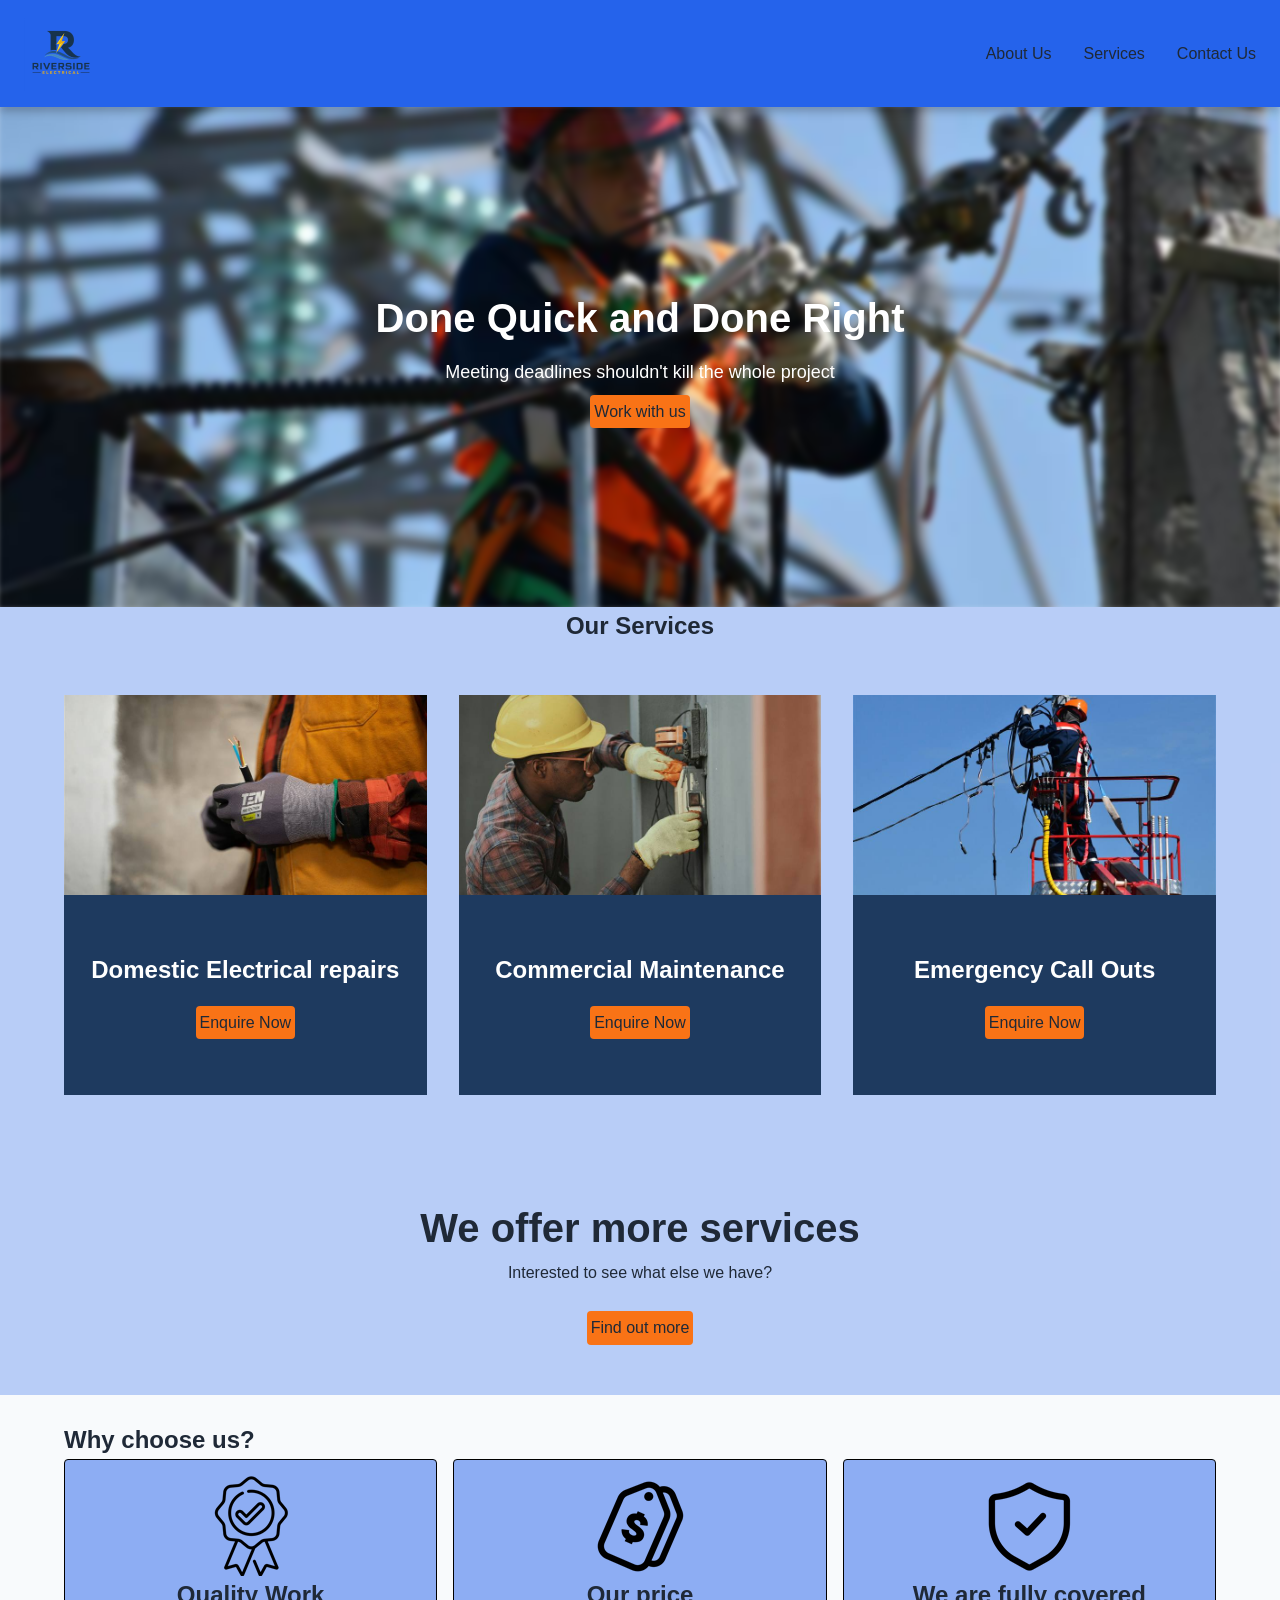
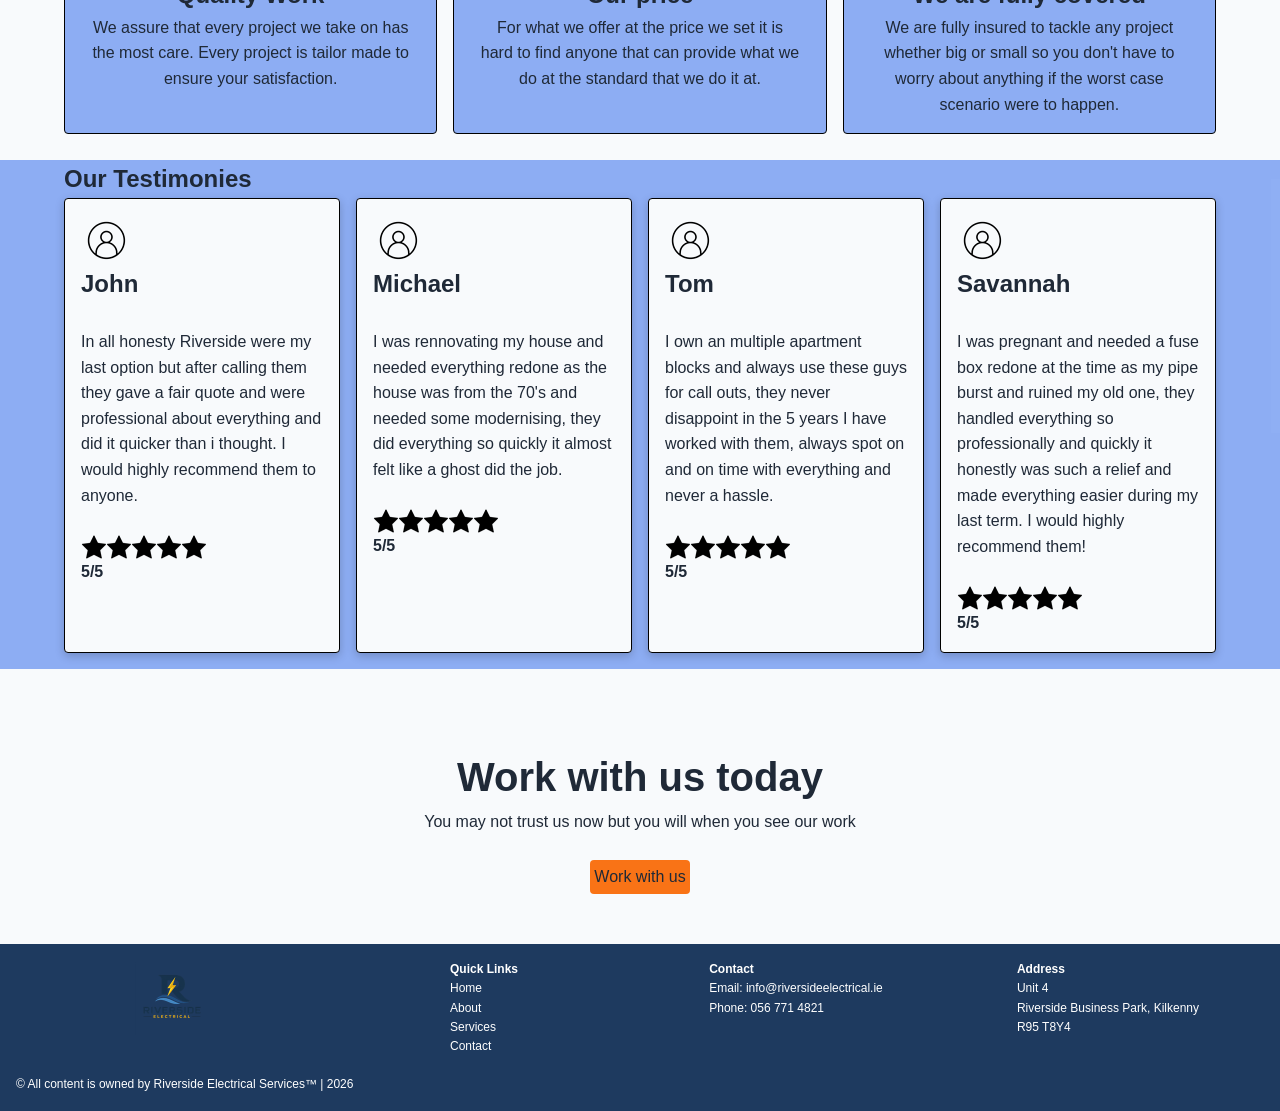
==== commit 2e11f11c: "fixed services cta" ====
--- a/index.html
+++ b/index.html
@@ -81,7 +81,7 @@
                 </div>
                     
             </div>    
-        <div class="cta-section-small">
+        <div class="cta-section-medium">
             <div class="cta-info">
                 <h2 class="cta-heading">We offer more services</h2>
                 <p>Interested to see what else we have?</p>
--- a/css/sections.css
+++ b/css/sections.css
@@ -261,7 +261,7 @@
 
 .service-container{
     min-height: 500px;
-    min-width: 95%;
+    min-width: 90%;
     display: grid;
     grid-template-columns: 1fr 1fr 1fr;
     gap: var(--space-md);
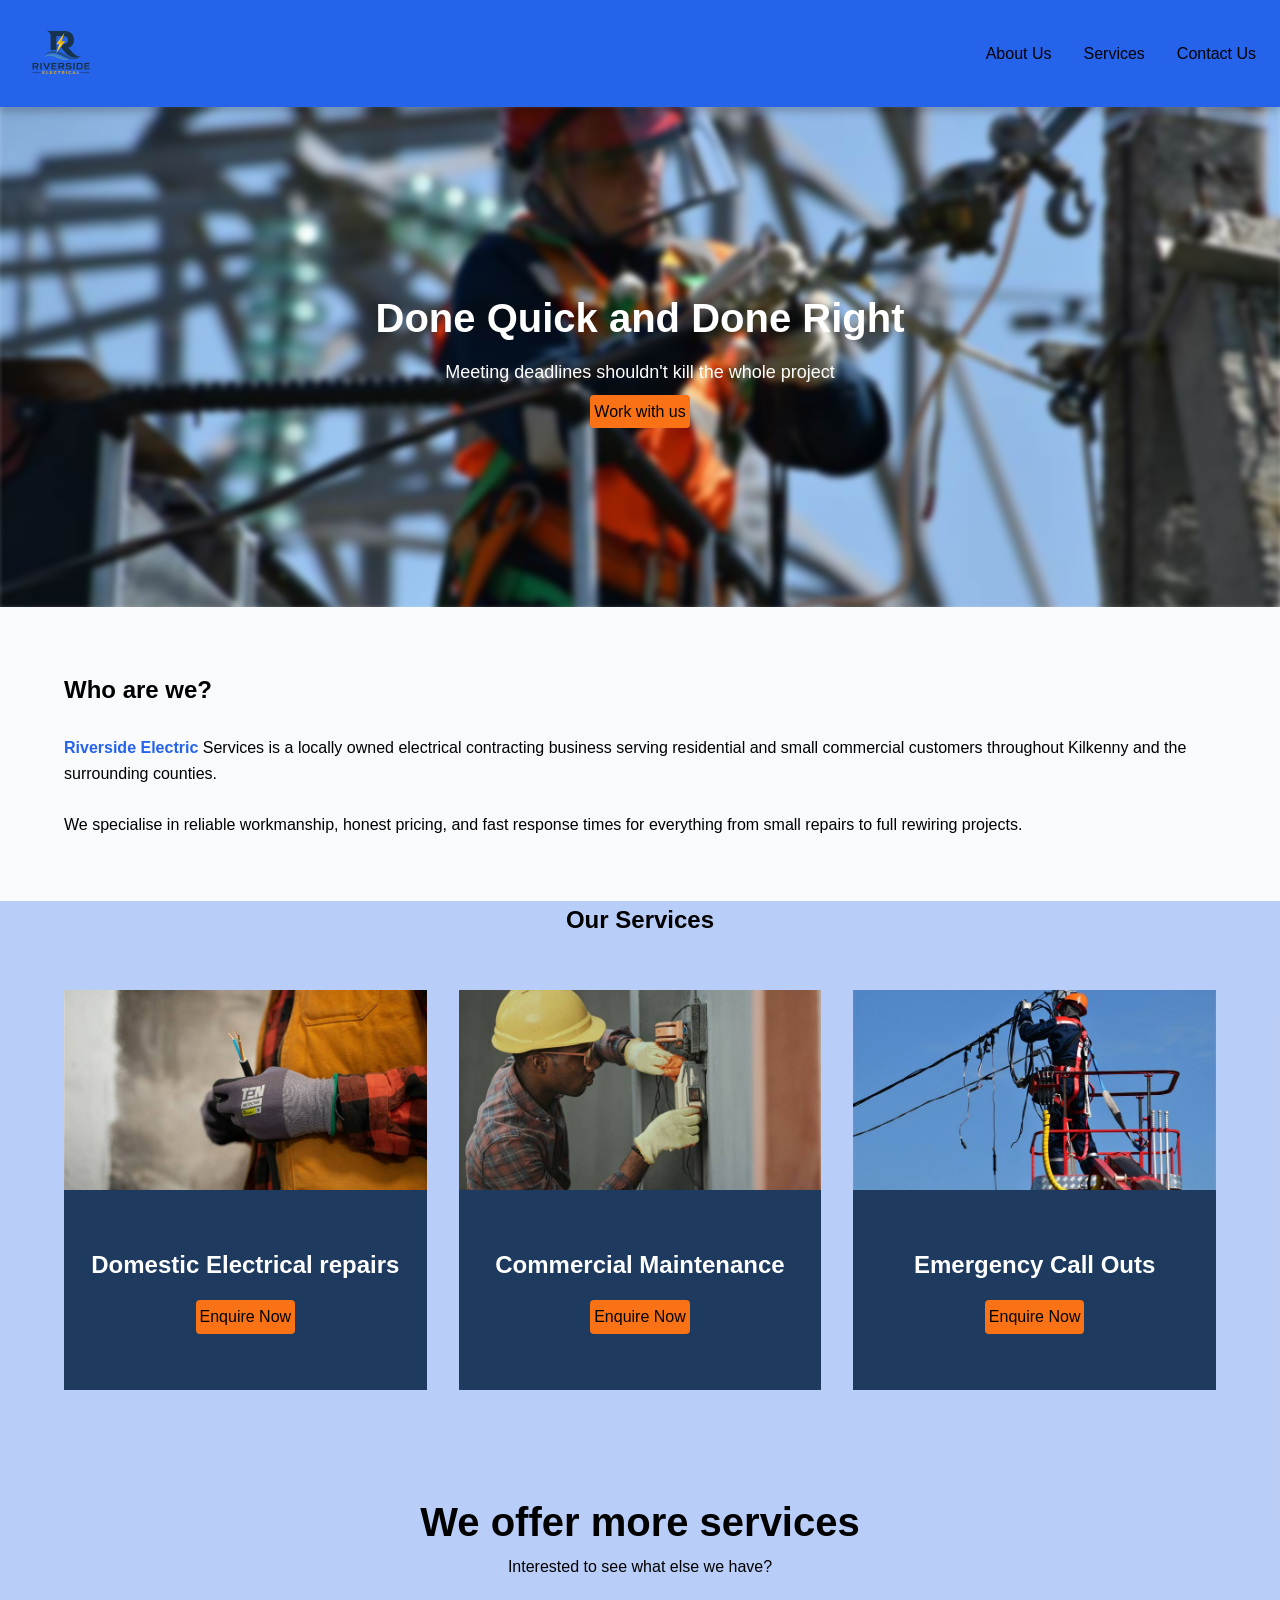
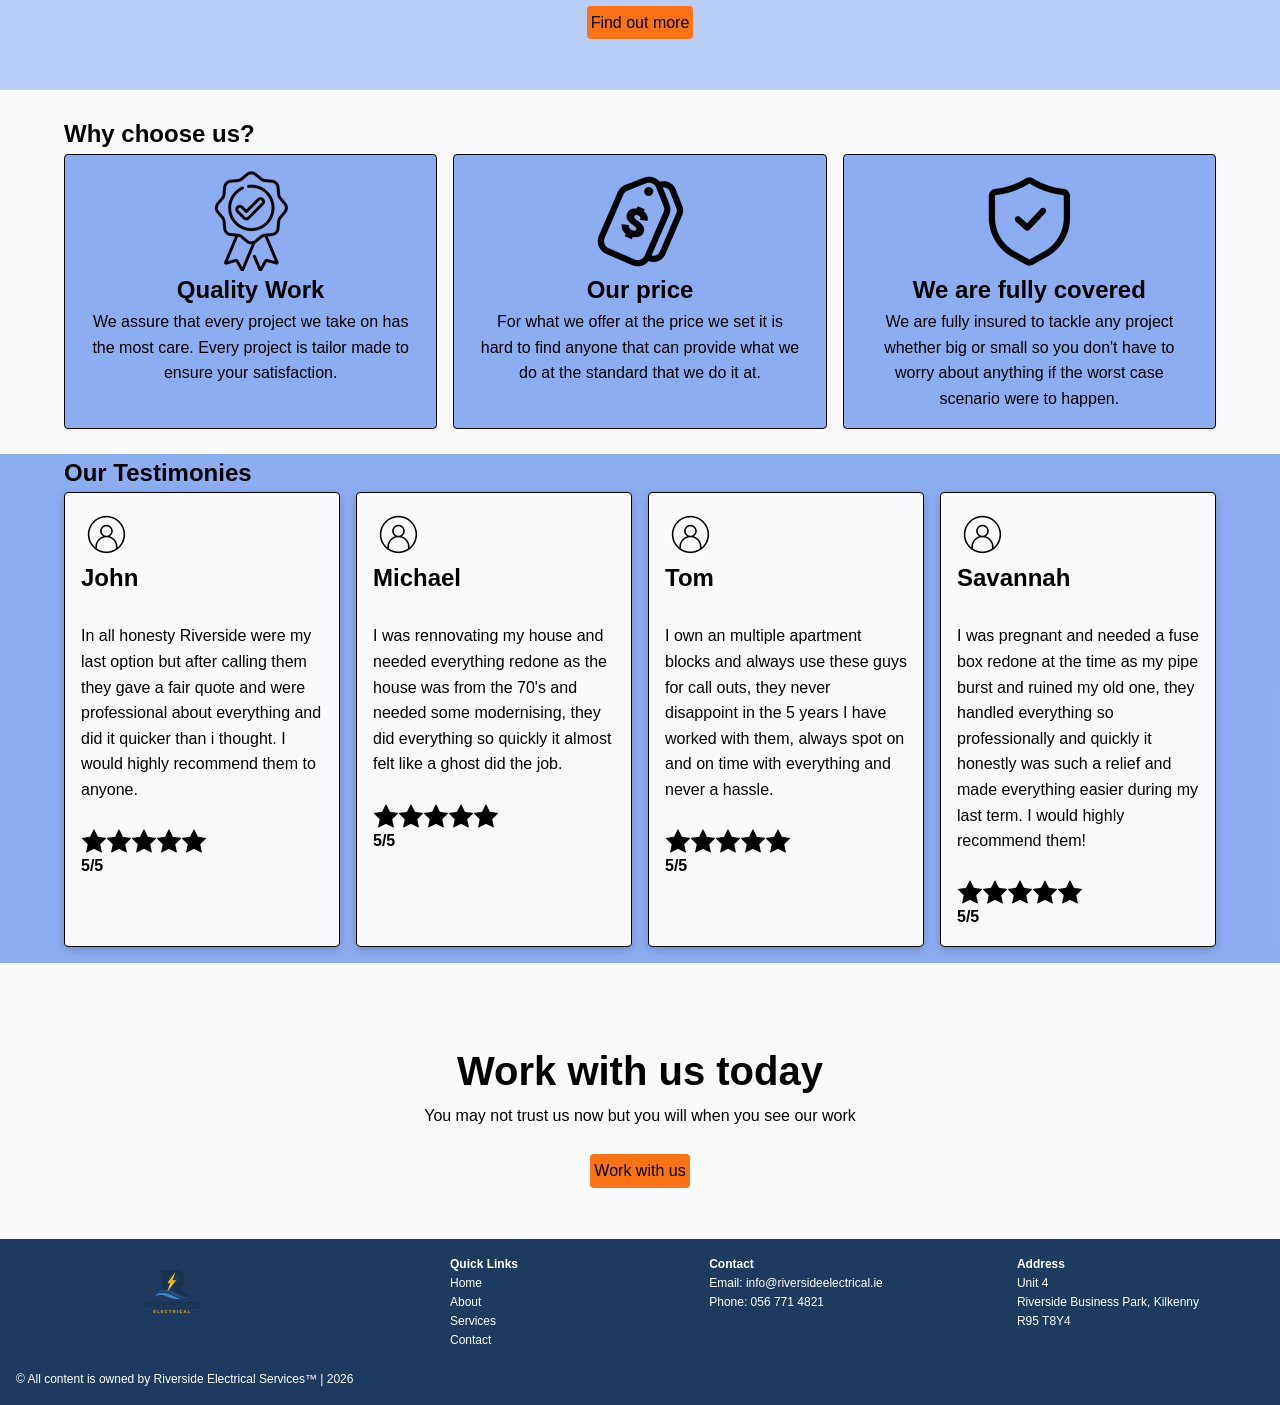
==== commit 07765ee5: "added about us in index" ====
--- a/index.html
+++ b/index.html
@@ -49,6 +49,17 @@
             </div>
         </section>
 
+        <section>
+            <div class="about-us-index">
+                <h2 class="page-heading-left">Who are we?</h2>
+                <br>
+                <p class="AUI-text"><span class="highlight-text boldText">Riverside Electric</span> Services is a locally owned electrical contracting business serving residential and small commercial customers throughout Kilkenny and the surrounding counties.</p>
+                <br>
+                <p class="AUI-text">We specialise in reliable workmanship, honest pricing, and fast response times for everything from small repairs to full rewiring projects.</p>
+                
+            </div>
+        </section>
+
         <section class="service-section">
             <h1>Our Services</h1>
             <div class="service-container">
--- a/css/sections.css
+++ b/css/sections.css
@@ -55,6 +55,16 @@
     width: 100%;
     height: 100%;
     object-fit: cover;
+}
+
+.about-us-index{
+    padding: var(--space-lg) 0;
+    min-height: fit-content;
+}
+
+.AUI-text{
+    margin-left: 5%;
+    margin-right: 5%;
 }
 
 .cta-section-large{
@@ -380,6 +390,17 @@
         gap: 2rem;
         justify-items: normal;
     }
+
+    .footerLink,.footerList{
+        font-size: var(--fs-200);
+        line-height: 1.4;
+    }
+
+    .footerLink{
+        min-height: 44px;
+        padding-block: 0.5rem;
+        align-items: center;
+    }
     
     .hero-1{
         width: 100%;
--- a/css/test.css
+++ b/css/test.css
@@ -10,7 +10,7 @@
     /* #725ac1 secondary  */
     /* #8d86c9 third */
 
-    --text-color: #1F2937;
+    --text-color: black;
 
     /* Typography */
     --fontfamily-primary : "Inter", sans-serif;
@@ -243,6 +243,10 @@
     margin-top: var(--space-sm);
 }
 
+.highlight-text{
+    color: var(--primary-color);
+}
+
 @media (max-width: 820px) {
     
     .hamburger{
@@ -274,6 +278,10 @@
         display: none;
     }
 
+    .sidebar{
+        padding-top: 5rem;
+    }
+
     .sidebarBtn{
         display: flex;
         z-index: 9;
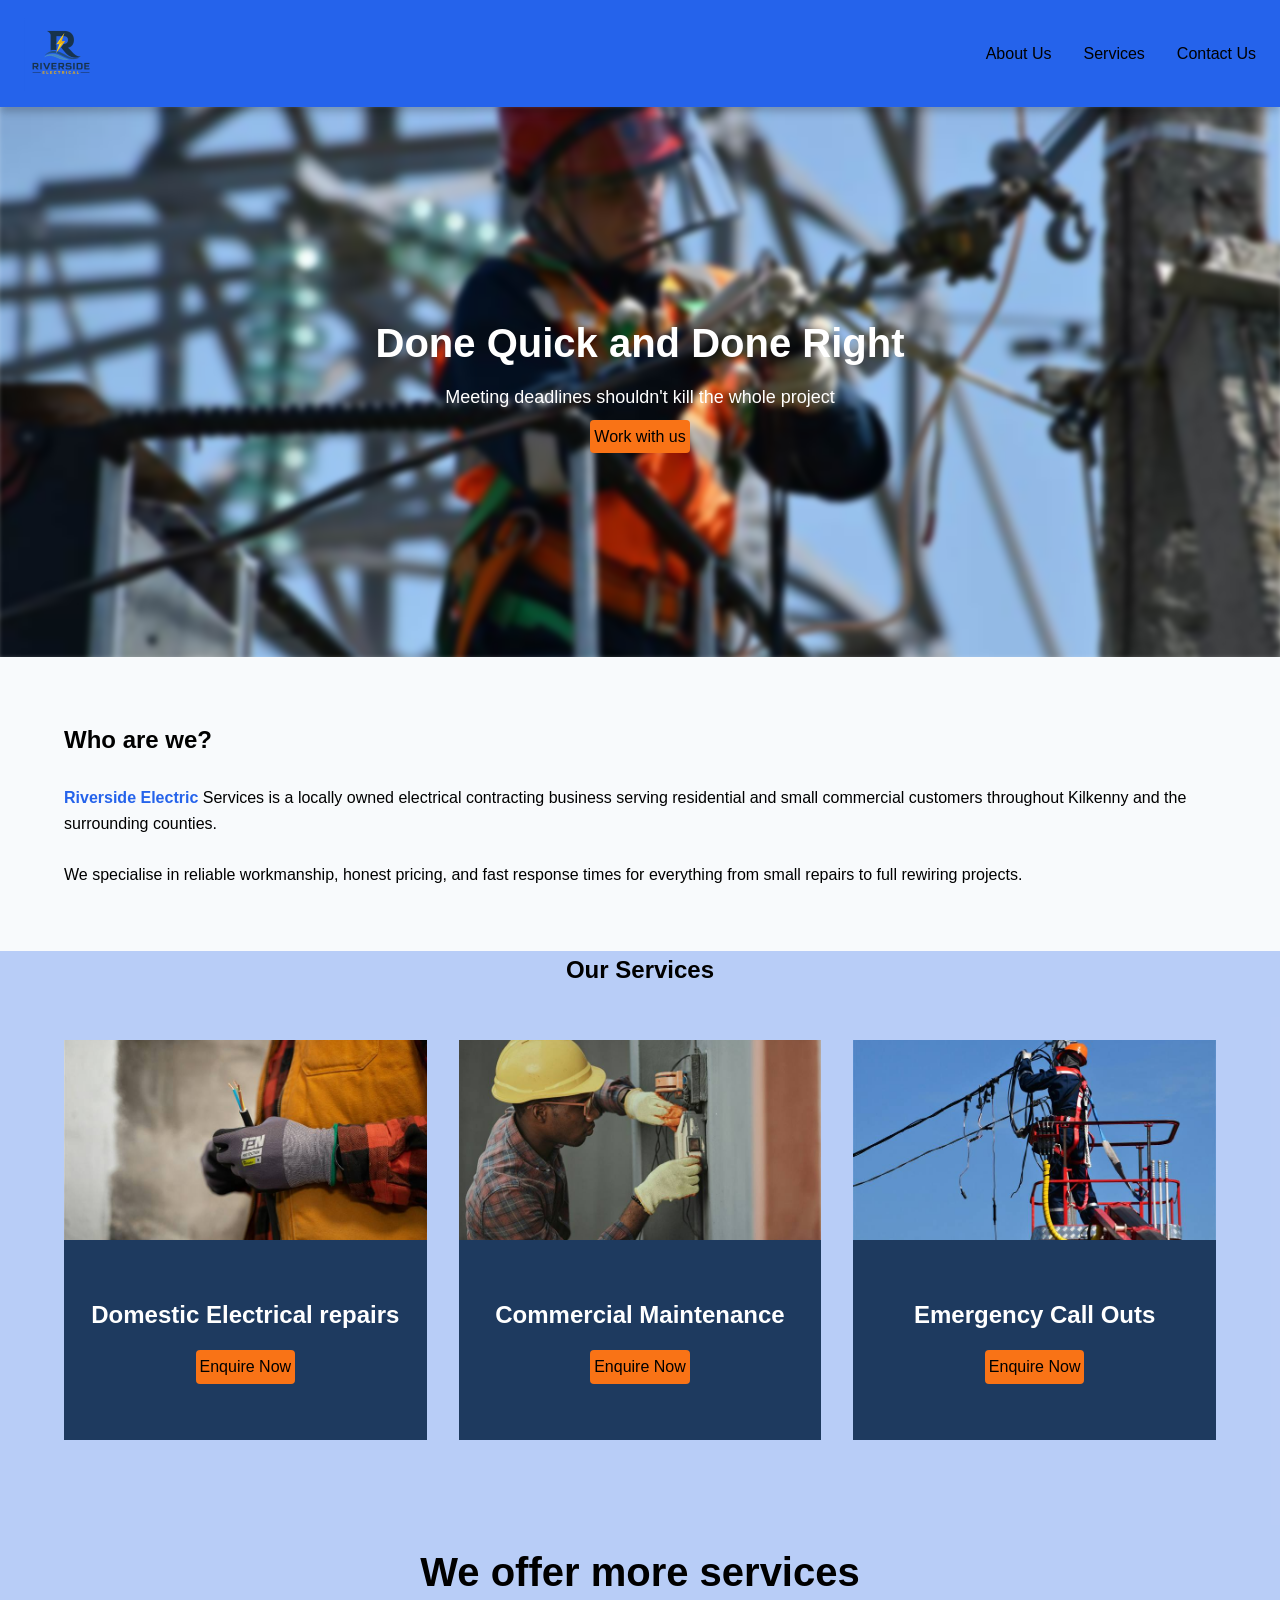
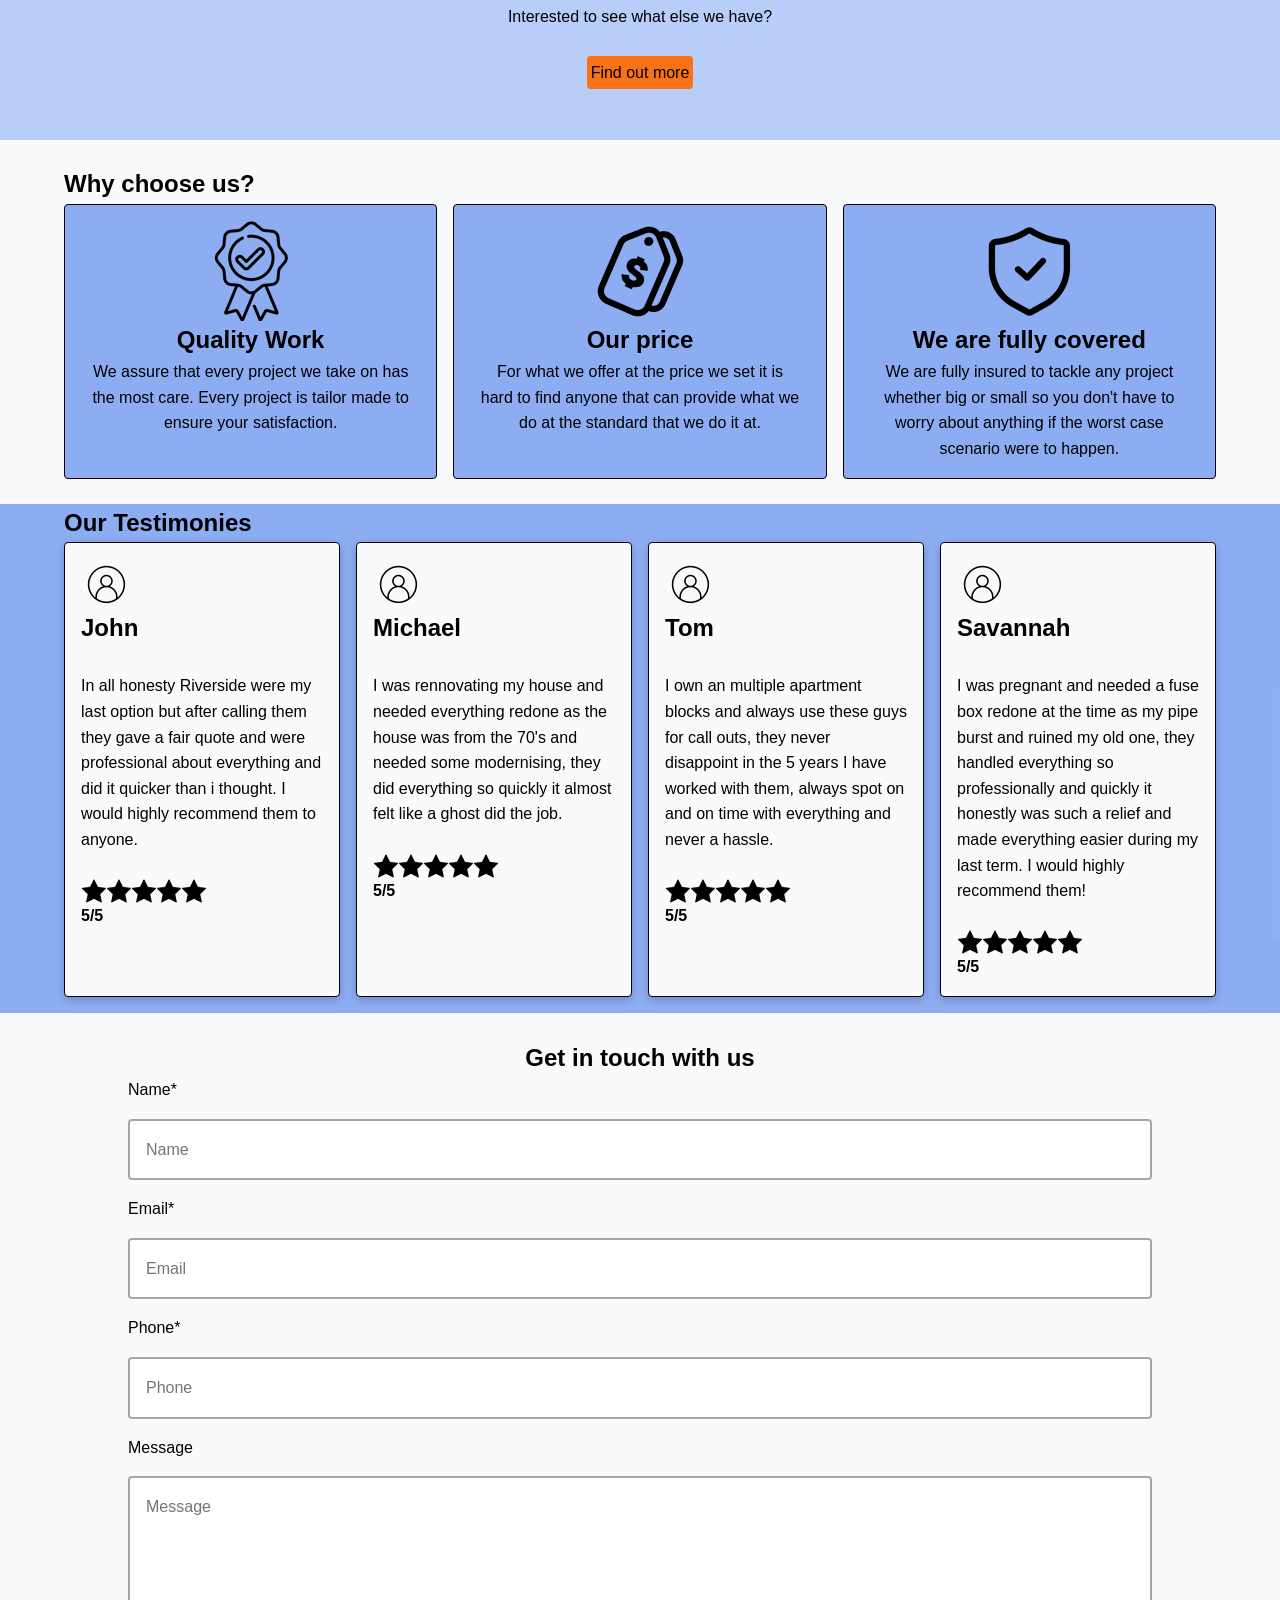
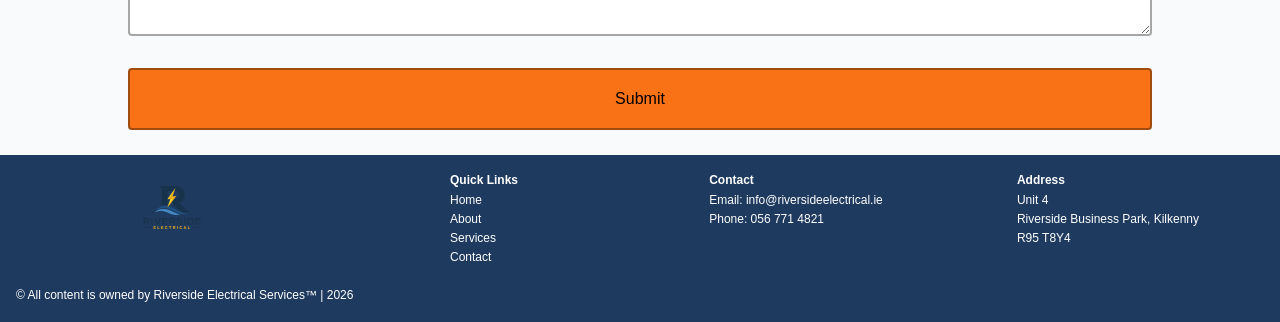
==== commit ef82d35b: "linked ctas to contact and added form at the end of home page" ====
--- a/index.html
+++ b/index.html
@@ -222,14 +222,64 @@
             </div>
         </section>
         <br>
-        <div class="cta-section-medium">
-            <div class="cta-info">
-                <h2 class="cta-heading">Work with us today</h2>
-                <p>You may not trust us now but you will when you see our work</p>
-                <br>
-                <a href="" class="cta-btn">Work with us</a>
-            </div>
-        </div>
+
+        <div class="contact-form" style="grid-area: box-4">
+                    <h2>Get in touch with us</h2>
+                    <form action="https://api.web3forms.com/submit" method="POST">
+                        <input
+                            type="hidden"
+                            name="access_key" 
+                            value="db48950b-8006-4555-ad05-d6742ffa7712"
+                        >
+
+
+                        <label for="name">Name*</label>
+                        <input
+                            id="name"
+                            type="text"
+                            name="name"
+                            placeholder="Name"
+                            required
+                        >
+
+                        <label for="email">Email*</label>
+                        <input
+                            id="email"
+                            type="email" 
+                            name="email" 
+                            placeholder="Email"  
+                            pattern="^[a-zA-Z0-9._%+-]+@[a-zA-Z0-9.-]+\.[a-zA-Z]{2,}$"
+                            title="Please enter a valid email"
+                            required
+                        >
+
+
+                        <label for="phone">Phone*</label>
+                        <input 
+                            id="phone"
+                            type="tel" 
+                            name="phone" 
+                            placeholder="Phone" 
+                            pattern="^08[35679](?:\d{7}|\s\d{3}\s\d{4})$"
+                            title="Enter a number like 0877777733 or 087 777 7733"
+                            required
+                        >
+                        <label for="message">Message</label>
+                        <textarea id="message" name="message" placeholder="Message" required></textarea>
+
+                        <input 
+                            type="checkbox" 
+                            name="botcheck" 
+                            class="hidden" 
+                            style="display: none;"
+                        >
+
+                        <div class="h-captcha" data-captcha="true"></div>
+
+                        <input type="submit" value="Submit" class="cta-btn">
+                    </form>
+                </div>
+                <br>
     </main>
 
     <footer>
@@ -272,5 +322,6 @@
             </p>
         </div>
     </footer>
+    <script src="https://web3forms.com/client/script.js" async defer></script>
 </body>
 </html>
--- a/css/sections.css
+++ b/css/sections.css
@@ -210,7 +210,7 @@
     position: relative;
     overflow: hidden;
     width: 100%;
-    height: 500px;
+    height: 550px;
     display: flex;
     flex-direction: column;
 
